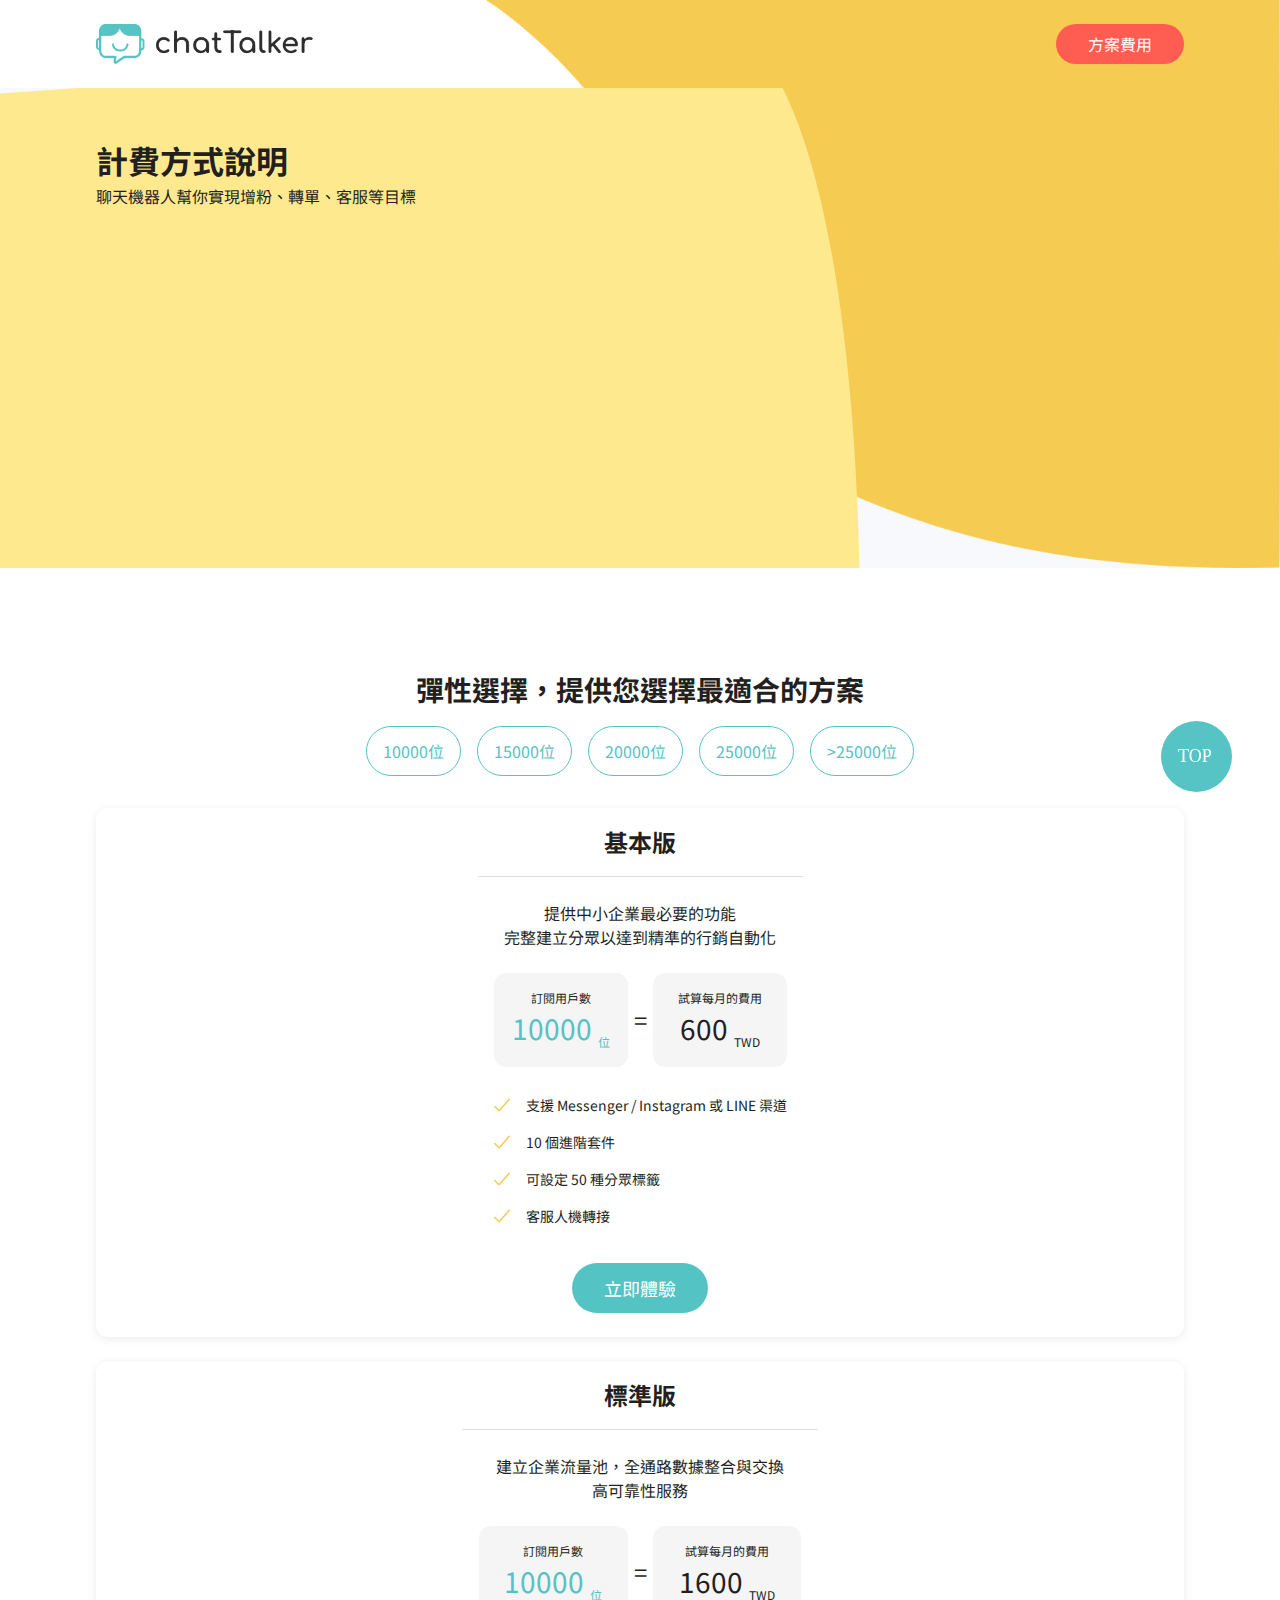
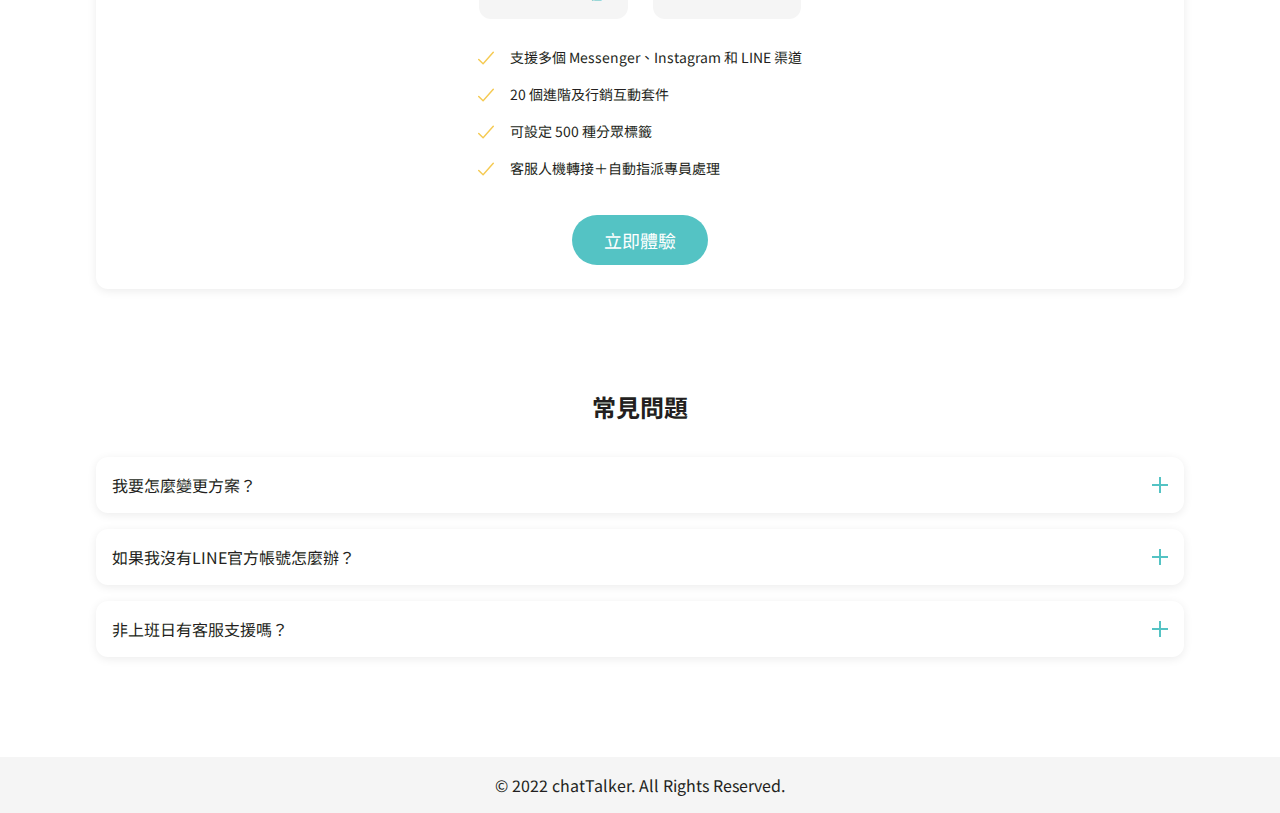
==== plan.html @ 78d5fd5b "finish plan mobile layout" ====
<!DOCTYPE html>
<html lang="en">
  <head>
    <meta charset="UTF-8" />
    <meta http-equiv="X-UA-Compatible" content="IE=edge" />
    <meta name="viewport" content="width=device-width, initial-scale=1.0" />
    <link rel="stylesheet" href="style.css" />
    <link rel="preconnect" href="https://fonts.googleapis.com" />
    <link rel="preconnect" href="https://fonts.gstatic.com" crossorigin />
    <link
      href="https://fonts.googleapis.com/css2?family=Noto+Sans+TC:wght@400;700&display=swap"
      rel="stylesheet"
    />
    <title>plan project - chatTalker</title>
  </head>
  <body>
    <button class="btn btn_back-top" data-back-to-top aria-label="Back to top">
      <svg id="top" xmlns="http://www.w3.org/2000/svg" viewBox="0 0 71 71">
        <circle
          id="Ellipse_9"
          data-name="Ellipse 9"
          cx="35.5"
          cy="35.5"
          r="35.5"
          fill="#56c4c5"
        />
        <text
          id="TOP-2"
          data-name="TOP"
          transform="translate(17 41)"
          fill="#fff"
          font-size="18"
          font-family="WendyOne-Regular, Wendy One"
        >
          <tspan x="0" y="0">TOP</tspan>
        </text>
      </svg>
    </button>
    <header class="header">
      <div class="header_border_bottom">
        <div class="header__header container">
          <img
            src="./src/asset/img/logo.png"
            alt="chatTalker logo"
            class="header__logo"
          />
          <a href="#" class="btn header__btn text_clr_white btn_disabled"
            >方案費用</a
          >
        </div>
      </div>
      <div class="plan__header-content">
        <section class="container">
          <h1 class="text_8">計費方式說明</h1>
          <p>聊天機器人幫你實現增粉、轉單、客服等目標</p>
        </section>
      </div>
    </header>
    <main class="pt_60to100 container">
      <h2 class="text_7 mb_4">彈性選擇，提供您選擇最適合的方案</h2>
      <form>
        <ul class="list plan__list mb_8">
          <li>
            <input type="radio" id="10000" name="amount" /><label
              class="btn btn_plan"
              for="10000"
              >10000位</label
            >
          </li>
          <li>
            <input type="radio" id="15000" name="amount" /><label
              class="btn btn_plan"
              for="15000"
              >15000位</label
            >
          </li>
          <li>
            <input type="radio" id="20000" name="amount" /><label
              class="btn btn_plan"
              for="20000"
              >20000位</label
            >
          </li>
          <li>
            <input type="radio" id="25000" name="amount" /><label
              class="btn btn_plan"
              for="25000"
              >25000位</label
            >
          </li>
          <li>
            <input type="radio" id=">25000" name="amount" /><label
              class="btn btn_plan"
              for=">25000"
              >>25000位</label
            >
          </li>
        </ul>
        <ul class="plan__card-list">
          <li class="card plan__card">
            <h3 class="text_6 mb_4">基本版</h3>
            <div class="plan__description">
              <p>
                提供中小企業最必要的功能<br />完整建立分眾以達到精準的行銷自動化
              </p>
              <div class="spreadsheet">
                <div class="spreadsheet__panel">
                  <p class="text_3">訂閱用戶數</p>
                  <p class="text_7 text_clr_primary">
                    10000 <sub class="text_3">位</sub>
                  </p>
                </div>
                <p class="text_6">=</p>
                <div class="spreadsheet__panel">
                  <p class="text_3">試算每月的費用</p>
                  <p class="text_7">600 <sub class="text_3">TWD</sub></p>
                </div>
              </div>
              <ul>
                <li class="feature">
                  <p>支援 Messenger / Instagram 或 LINE 渠道</p>
                </li>
                <li class="feature">
                  <p>10 個進階套件</p>
                </li>
                <li class="feature">
                  <p>可設定 50 種分眾標籤</p>
                </li>
                <li class="feature">
                  <p>客服人機轉接</p>
                </li>
              </ul>
            </div>
            <button class="btn btn_primary text_clr_white btn__submit" type="submit">
              立即體驗
            </button>
          </li>
          <li class="card plan__card">
            <h3 class="text_6 mb_4">標準版</h3>
            <div class="plan__description">
              <p>建立企業流量池，全通路數據整合與交換<br />高可靠性服務</p>
              <div class="spreadsheet">
                <div class="spreadsheet__panel">
                  <p class="text_3">訂閱用戶數</p>
                  <p class="text_7 text_clr_primary">
                    10000 <sub class="text_3">位</sub>
                  </p>
                </div>
                <p class="text_6">=</p>
                <div class="spreadsheet__panel">
                  <p class="text_3">試算每月的費用</p>
                  <p class="text_7">1600 <sub class="text_3">TWD</sub></p>
                </div>
              </div>
              <ul class="mt_7">
                <li class="feature">
                  <p>支援多個 Messenger、Instagram 和 LINE 渠道</p>
                </li>
                <li class="feature">
                  <p>20 個進階及行銷互動套件</p>
                </li>
                <li class="feature">
                  <p>可設定 500 種分眾標籤</p>
                </li>
                <li class="feature">
                  <p>客服人機轉接＋自動指派專員處理</p>
                </li>
              </ul>
            </div>
            <button class="btn btn_primary text_clr_white btn_submit" type="submit">
              立即體驗
            </button>
          </li>
        </ul>
      </form>
    </main>
    <section class="pt_60to100 container">
      <h2>常見問題</h2>
      <ul class="mt_8">
        <li class="card card__plan-qa">
          <details class="qa">
            <summary class="qa__icon">我要怎麼變更方案？</summary>
            <p>請聯絡您的業務專員修改訂閱方案，我們將為您進行變更流程。</p>
          </details>
        </li>
        <li class="card card__plan-qa">
          <details class="qa">
            <summary class="qa__icon">如果我沒有LINE官方帳號怎麼辦？</summary>
            <p>
              沒關係的，只要您是我們任何一個方案的夥伴，我們的專員可以協助辦理哦！
            </p>
          </details>
        </li>
        <li class="card card__plan-qa">
          <details class="qa">
            <summary class="qa__icon">非上班日有客服支援嗎？</summary>
            <p>
              當然哦！我們錢都收了，不會拋棄你的！請您直接來我們公司，我們假日也都在辦公室。
            </p>
          </details>
        </li>
      </ul>
    </section>
    <footer class="pt_60to100">
      <p class="footer__copyright">&copy; 2022 chatTalker. All Rights Reserved.</p>
    </footer>
  </body>
</html>
---- style.css ----
/*
  Josh's Custom CSS Reset
  https://www.joshwcomeau.com/css/custom-css-reset/
*/
*, *::before, *::after {
  box-sizing: border-box;
}

* {
  margin: 0;
}

html:focus-within {
  scroll-behavior: smooth;
}

html, body {
  height: 100%;
}

body {
  /* line-height: calc(2px + 2ex + 2px); */
  line-height: 1.5;
  -webkit-font-smoothing: antialiased;
  text-rendering: optimizeSpeed;
}

ul[role=list],
ol[role=list] {
  list-style: none;
}

li {
  display: inline-block;
}

a:not([class]) {
  text-decoration-skip-ink: all;
}

img, picture, video, canvas, svg {
  display: block;
  max-width: 100%;
}

input, button, textarea, select {
  font: inherit;
  font-size: max(16px, 1rem);
}

p, h1, h2, h3, h4, h5, h6 {
  overflow-wrap: break-word;
}

/* Using below when you use framework */
/* #root, #__next {
  isolation: isolate;
} */
/* Remove all animations, transitions and smooth scroll for people that prefer not to see them */
@media (prefers-reduced-motion: reduce) {
  html:focus-within {
    scroll-behavior: auto;
  }

  *,
*::before,
*::after {
    animation-duration: 0.01ms !important;
    animation-iteration-count: 1 !important;
    transition-duration: 0.01ms !important;
    scroll-behavior: auto !important;
  }
}
:root {
  --clr-font: hsl(345, 6%, 13%);
  --clr-font-gray: hsl(0, 0%, 45%);
  --clr-primary: hsl(181, 49%, 55%);
  --clr-others: hsl(0, 0%, 87%);
  --clr-shadow: hsla(0, 0%, 0%, 0.078);
  --clr-card-border: hsla(0, 0%, 0%, 0.161);
  --clr-footer: hsl(0, 0%, 96%);
  --clr-to-plan: hsl(4, 100%, 66%);
  --clr-plan-header: hsl(220, 60%, 98%);
  --clr-scroll-bar: hsl(44, 100%, 66%);
  --clr-star: hsl(44, 89%, 64%);
  --ff-comfortaa: Comfortaa, sans-serif;
  --ff-wendy: "Wendy One", sans-serif;
  --space: 1rem;
  --fz-basic: 1rem;
  --space-1: calc(var(--space) * 0.25);
  --fz-1: calc(var(--fz-basic) * 0.25);
  --space-2: calc(var(--space) * 0.5);
  --fz-2: calc(var(--fz-basic) * 0.5);
  --space-3: calc(var(--space) * 0.75);
  --fz-3: calc(var(--fz-basic) * 0.75);
  --space-4: calc(var(--space) * 1);
  --fz-4: calc(var(--fz-basic) * 1);
  --space-5: calc(var(--space) * 1.25);
  --fz-5: calc(var(--fz-basic) * 1.25);
  --space-6: calc(var(--space) * 1.5);
  --fz-6: calc(var(--fz-basic) * 1.5);
  --space-7: calc(var(--space) * 1.75);
  --fz-7: calc(var(--fz-basic) * 1.75);
  --space-8: calc(var(--space) * 2);
  --fz-8: calc(var(--fz-basic) * 2);
  --space-9: calc(var(--space) * 2.25);
  --fz-9: calc(var(--fz-basic) * 2.25);
  --space-10: calc(var(--space) * 2.5);
  --fz-10: calc(var(--fz-basic) * 2.5);
  --space-11: calc(var(--space) * 2.75);
  --fz-11: calc(var(--fz-basic) * 2.75);
  --space-12: calc(var(--space) * 3);
  --fz-12: calc(var(--fz-basic) * 3);
}

body {
  color: var(--clr-font);
  font-size: var(--fz-primary);
  font-family: "Noto Sans TC", sans-serif;
  text-align: center;
}

ul {
  padding-inline-start: 0;
}

button {
  border: none;
  padding: 0;
  background-color: transparent;
  cursor: pointer;
}

a {
  text-decoration: none;
}

a:where(:active, :visited, :link) {
  color: inherit;
}

input[type=radio] {
  display: none;
}

.text {
  font-size: 1.125rem;
}
.text_1 {
  font-size: var(--fz-1);
}
.text_2 {
  font-size: var(--fz-2);
}
.text_3 {
  font-size: var(--fz-3);
}
.text_4 {
  font-size: var(--fz-4);
}
.text_5 {
  font-size: var(--fz-5);
}
.text_6 {
  font-size: var(--fz-6);
}
.text_7 {
  font-size: var(--fz-7);
}
.text_8 {
  font-size: var(--fz-8);
}
.text_9 {
  font-size: var(--fz-9);
}
.text_10 {
  font-size: var(--fz-10);
}
.text_11 {
  font-size: var(--fz-11);
}
.text_12 {
  font-size: var(--fz-12);
}
.text_bold {
  font-weight: 700;
}
.text_clr_primary {
  color: var(--clr-primary);
}
.text_clr_white {
  color: white;
}
.text_clr_gray {
  color: hsl(0deg, 0%, 45%);
}

.mt_1 {
  margin-top: var(--space-1);
}

.pt_1 {
  padding-top: var(--space-1);
}

.mt_2 {
  margin-top: var(--space-2);
}

.pt_2 {
  padding-top: var(--space-2);
}

.mt_3 {
  margin-top: var(--space-3);
}

.pt_3 {
  padding-top: var(--space-3);
}

.mt_4 {
  margin-top: var(--space-4);
}

.pt_4 {
  padding-top: var(--space-4);
}

.mt_5 {
  margin-top: var(--space-5);
}

.pt_5 {
  padding-top: var(--space-5);
}

.mt_6 {
  margin-top: var(--space-6);
}

.pt_6 {
  padding-top: var(--space-6);
}

.mt_7 {
  margin-top: var(--space-7);
}

.pt_7 {
  padding-top: var(--space-7);
}

.mt_8 {
  margin-top: var(--space-8);
}

.pt_8 {
  padding-top: var(--space-8);
}

.mt_9 {
  margin-top: var(--space-9);
}

.pt_9 {
  padding-top: var(--space-9);
}

.mt_10 {
  margin-top: var(--space-10);
}

.pt_10 {
  padding-top: var(--space-10);
}

.mt_11 {
  margin-top: var(--space-11);
}

.pt_11 {
  padding-top: var(--space-11);
}

.mt_12 {
  margin-top: var(--space-12);
}

.pt_12 {
  padding-top: var(--space-12);
}

.mb_1 {
  margin-bottom: var(--space-1);
}

.pb_1 {
  padding-bottom: var(--space-1);
}

.mb_2 {
  margin-bottom: var(--space-2);
}

.pb_2 {
  padding-bottom: var(--space-2);
}

.mb_3 {
  margin-bottom: var(--space-3);
}

.pb_3 {
  padding-bottom: var(--space-3);
}

.mb_4 {
  margin-bottom: var(--space-4);
}

.pb_4 {
  padding-bottom: var(--space-4);
}

.mb_5 {
  margin-bottom: var(--space-5);
}

.pb_5 {
  padding-bottom: var(--space-5);
}

.mb_6 {
  margin-bottom: var(--space-6);
}

.pb_6 {
  padding-bottom: var(--space-6);
}

.mb_7 {
  margin-bottom: var(--space-7);
}

.pb_7 {
  padding-bottom: var(--space-7);
}

.mb_8 {
  margin-bottom: var(--space-8);
}

.pb_8 {
  padding-bottom: var(--space-8);
}

.mb_9 {
  margin-bottom: var(--space-9);
}

.pb_9 {
  padding-bottom: var(--space-9);
}

.mb_10 {
  margin-bottom: var(--space-10);
}

.pb_10 {
  padding-bottom: var(--space-10);
}

.mb_11 {
  margin-bottom: var(--space-11);
}

.pb_11 {
  padding-bottom: var(--space-11);
}

.mb_12 {
  margin-bottom: var(--space-12);
}

.pb_12 {
  padding-bottom: var(--space-12);
}

.ml_1 {
  margin-left: var(--space-1);
}

.pl_1 {
  padding-left: var(--space-1);
}

.ml_2 {
  margin-left: var(--space-2);
}

.pl_2 {
  padding-left: var(--space-2);
}

.ml_3 {
  margin-left: var(--space-3);
}

.pl_3 {
  padding-left: var(--space-3);
}

.ml_4 {
  margin-left: var(--space-4);
}

.pl_4 {
  padding-left: var(--space-4);
}

.ml_5 {
  margin-left: var(--space-5);
}

.pl_5 {
  padding-left: var(--space-5);
}

.ml_6 {
  margin-left: var(--space-6);
}

.pl_6 {
  padding-left: var(--space-6);
}

.ml_7 {
  margin-left: var(--space-7);
}

.pl_7 {
  padding-left: var(--space-7);
}

.ml_8 {
  margin-left: var(--space-8);
}

.pl_8 {
  padding-left: var(--space-8);
}

.ml_9 {
  margin-left: var(--space-9);
}

.pl_9 {
  padding-left: var(--space-9);
}

.ml_10 {
  margin-left: var(--space-10);
}

.pl_10 {
  padding-left: var(--space-10);
}

.ml_11 {
  margin-left: var(--space-11);
}

.pl_11 {
  padding-left: var(--space-11);
}

.ml_12 {
  margin-left: var(--space-12);
}

.pl_12 {
  padding-left: var(--space-12);
}

.mr_1 {
  margin-right: var(--space-1);
}

.pr_1 {
  padding-right: var(--space-1);
}

.mr_2 {
  margin-right: var(--space-2);
}

.pr_2 {
  padding-right: var(--space-2);
}

.mr_3 {
  margin-right: var(--space-3);
}

.pr_3 {
  padding-right: var(--space-3);
}

.mr_4 {
  margin-right: var(--space-4);
}

.pr_4 {
  padding-right: var(--space-4);
}

.mr_5 {
  margin-right: var(--space-5);
}

.pr_5 {
  padding-right: var(--space-5);
}

.mr_6 {
  margin-right: var(--space-6);
}

.pr_6 {
  padding-right: var(--space-6);
}

.mr_7 {
  margin-right: var(--space-7);
}

.pr_7 {
  padding-right: var(--space-7);
}

.mr_8 {
  margin-right: var(--space-8);
}

.pr_8 {
  padding-right: var(--space-8);
}

.mr_9 {
  margin-right: var(--space-9);
}

.pr_9 {
  padding-right: var(--space-9);
}

.mr_10 {
  margin-right: var(--space-10);
}

.pr_10 {
  padding-right: var(--space-10);
}

.mr_11 {
  margin-right: var(--space-11);
}

.pr_11 {
  padding-right: var(--space-11);
}

.mr_12 {
  margin-right: var(--space-12);
}

.pr_12 {
  padding-right: var(--space-12);
}

.mx_1 {
  margin-inline: var(--space-1);
}

.px_1 {
  padding-inline: var(--space-1);
}

.mx_2 {
  margin-inline: var(--space-2);
}

.px_2 {
  padding-inline: var(--space-2);
}

.mx_3 {
  margin-inline: var(--space-3);
}

.px_3 {
  padding-inline: var(--space-3);
}

.mx_4 {
  margin-inline: var(--space-4);
}

.px_4 {
  padding-inline: var(--space-4);
}

.mx_5 {
  margin-inline: var(--space-5);
}

.px_5 {
  padding-inline: var(--space-5);
}

.mx_6 {
  margin-inline: var(--space-6);
}

.px_6 {
  padding-inline: var(--space-6);
}

.mx_7 {
  margin-inline: var(--space-7);
}

.px_7 {
  padding-inline: var(--space-7);
}

.mx_8 {
  margin-inline: var(--space-8);
}

.px_8 {
  padding-inline: var(--space-8);
}

.mx_9 {
  margin-inline: var(--space-9);
}

.px_9 {
  padding-inline: var(--space-9);
}

.mx_10 {
  margin-inline: var(--space-10);
}

.px_10 {
  padding-inline: var(--space-10);
}

.mx_11 {
  margin-inline: var(--space-11);
}

.px_11 {
  padding-inline: var(--space-11);
}

.mx_12 {
  margin-inline: var(--space-12);
}

.px_12 {
  padding-inline: var(--space-12);
}

.my_1 {
  margin-block: var(--space-1);
}

.py_1 {
  padding-block: var(--space-1);
}

.my_2 {
  margin-block: var(--space-2);
}

.py_2 {
  padding-block: var(--space-2);
}

.my_3 {
  margin-block: var(--space-3);
}

.py_3 {
  padding-block: var(--space-3);
}

.my_4 {
  margin-block: var(--space-4);
}

.py_4 {
  padding-block: var(--space-4);
}

.my_5 {
  margin-block: var(--space-5);
}

.py_5 {
  padding-block: var(--space-5);
}

.my_6 {
  margin-block: var(--space-6);
}

.py_6 {
  padding-block: var(--space-6);
}

.my_7 {
  margin-block: var(--space-7);
}

.py_7 {
  padding-block: var(--space-7);
}

.my_8 {
  margin-block: var(--space-8);
}

.py_8 {
  padding-block: var(--space-8);
}

.my_9 {
  margin-block: var(--space-9);
}

.py_9 {
  padding-block: var(--space-9);
}

.my_10 {
  margin-block: var(--space-10);
}

.py_10 {
  padding-block: var(--space-10);
}

.my_11 {
  margin-block: var(--space-11);
}

.py_11 {
  padding-block: var(--space-11);
}

.my_12 {
  margin-block: var(--space-12);
}

.py_12 {
  padding-block: var(--space-12);
}

.pt_60to100 {
  padding-block-start: clamp(3.75rem, 11.7vw, 6.25rem);
}

.mt_32to48 {
  margin-block-start: clamp(var(--space-8), 6vw, var(--space-12));
}

.container {
  width: min(100% - var(--space-10), 68rem);
  margin-inline: auto;
}
@media (min-width: 37.5rem) {
  .container {
    padding-inline: var(--space-4);
  }
}
@media (min-width: 69rem) {
  .container {
    padding-inline: 0rem;
  }
}
.container__circles-style {
  position: relative;
}
.container__circles-style::before, .container__circles-style::after {
  content: "";
  position: absolute;
}
.container__circles-style::before {
  aspect-ratio: 1;
  transform: translate(-50%, -50%);
  background-color: hsl(181deg, 49%, 55%);
  width: min(33.6%, 22.5rem);
  border-radius: 50%;
  top: 8.625rem;
  left: -0.875rem;
}
@media (min-width: 50rem) {
  .container__circles-style::before {
    top: 0;
    left: -2.625rem;
  }
}
.container__circles-style::after {
  background-image: url(./src/asset/img/index/ball.svg);
  width: clamp(5.5rem, 19vw, 13.125rem);
  aspect-ratio: 88/135;
  background-position: left;
  background-size: cover;
  right: 0;
  bottom: -2rem;
  z-index: -1;
}
@media (min-width: 69rem) {
  .container__circles-style::after {
    bottom: -12rem;
  }
}

.header__header {
  padding-block: clamp(var(--space-4), 4vmin, var(--space-6));
  display: flex;
  justify-content: space-between;
}
.header__title {
  font-size: clamp(var(--fz-4), 2.8vw, 1.125rem);
}
.header__logo {
  width: min(39.06%, 13.62875rem);
  object-fit: contain;
}
.header_border_bottom {
  border-bottom: 2px solid #FFD153;
}
.header__btn {
  background-color: var(--clr-to-plan);
  padding: var(--space-3) var(--space-8);
}
.header__main {
  text-align: left;
}
.header__paragraph {
  font-size: var(--fz-8);
}
.header__paragraph + p {
  font-size: var(--fz-4);
}
.header__img {
  width: 90.84%;
  width: min(90.84%, 33.25rem);
  margin-inline: auto;
}
.header__img-wrapper {
  margin-block-end: max(var(--space-8), 8.5vmin);
  background-image: url(./src/asset/img/index/bg-yellow-mobile.svg);
  background-repeat: no-repeat;
  background-position: bottom center;
  background-size: contain;
}
@media (min-width: 50rem) {
  .header {
    background-image: url(./src/asset/img/index/bg-yellow.png);
    background-repeat: no-repeat;
    background-size: 62% 100%;
    background-position: right;
  }
  .header_border_bottom {
    border-bottom: none;
  }
  .header__main {
    display: flex;
    justify-content: space-between;
    align-items: center;
  }
  .header__img {
    margin-inline-end: 0;
  }
  .header__img-wrapper {
    flex: 1;
    background-image: none;
    margin-block-end: min(8.5vmax, 6.75rem);
  }
}
@media (min-width: 69rem) {
  .header__paragraph {
    font-size: var(--fz-12);
  }
  .header__paragraph + p {
    font-size: var(--fz-5);
  }
}

.list {
  display: flex;
  flex-wrap: wrap;
  justify-content: center;
  align-items: stretch;
}

.social-media__list {
  gap: var(--space-6);
}
@media (min-width: 50rem) {
  .social-media__list {
    justify-content: space-evenly;
  }
}
.social-media__item {
  width: 68.06%;
  display: flex;
  flex-direction: column;
  gap: var(--space-4);
}
@media (min-width: 50rem) {
  .social-media__item {
    width: 15rem;
  }
}

.info__list {
  gap: var(--space-6);
}
@media (min-width: 69rem) {
  .info__list {
    gap: var(--space-4);
  }
}
.info__item {
  width: min(77.61%, 24rem);
  gap: var(--space-4);
}
.info__item > p {
  padding: 0 var(--space-4) var(--space-6);
}
@media (min-width: 69rem) {
  .info__item {
    width: min(20vw, 16.25rem);
  }
}

.product {
  display: flex;
  flex-direction: column;
  align-items: center;
}
.product__list {
  margin-block-start: var(--space-8);
  display: grid;
  grid-template-columns: minmax(100%, 14.375rem);
  justify-content: stretch;
  gap: var(--space-6);
}
.product__item {
  padding-block: var(--space-8) var(--space-12);
  padding-inline: var(--space-6) var(--space-10);
  text-align: left;
  gap: var(--space-5);
}
@media (min-width: 37.5rem) {
  .product__list {
    grid-template-columns: repeat(2, minmax(14.375rem, 18.75rem));
  }
}
@media (min-width: 50rem) {
  .product__list {
    gap: var(--space-7) clamp(var(--space-6), 3.5vw, var(--space-12));
  }
}
@media (min-width: 69rem) {
  .product {
    flex-direction: row;
    justify-content: center;
    gap: clamp(var(--space-12), 12vw, 8.75rem);
  }
  .product__list {
    grid-template-columns: repeat(2, 14.375rem);
  }
  .product__content {
    order: 1;
    text-align: left;
  }
}
@media (min-width: 85.375rem) {
  .product {
    justify-content: start;
  }
}

.comments__title {
  position: relative;
}
.comments__title::after {
  content: "";
  position: absolute;
  width: min(40.8vw, 9.375rem);
  aspect-ratio: 1;
  background-color: #FBE8B1;
  border-radius: 50%;
  top: 100%;
  left: 0;
  transform: translateX(-50%);
}
@media (min-width: 50rem) {
  .comments__title::after {
    transform: translateX(33.3333333333%);
  }
}
.comments__card {
  margin-top: 3.5rem;
  position: relative;
  padding: var(--space-12) var(--space-4) var(--space-4);
  text-align: left;
}
.comments__card > p {
  padding-block: var(--space-2) var(--space-4);
  border-bottom: 1px solid var(--clr-others);
}
.comments__card > h3 {
  margin-block: var(--space-4) var(--space-1);
}
.comments__list {
  margin-block-start: clamp(var(--space-8), 6vw, var(--space-12));
}

.footer {
  background-image: url(./src/asset/img/index/bg-footer.png);
  background-position: center;
  background-size: cover;
  background-repeat: no-repeat;
  min-height: 70vh;
  display: grid;
  margin-block-start: clamp(3.75rem, 11.7vw, 6.25rem);
  position: relative;
}
.footer::before, .footer::after {
  content: "";
  position: absolute;
  width: 4.375rem;
  height: 3rem;
  top: 0;
  left: 0;
  background-size: cover;
}
.footer::before {
  background-image: url(./src/asset/img/index/img-dialogue-1.png);
  top: 37.5%;
  left: 1rem;
}
.footer::after {
  background-image: url(./src/asset/img/index/img-dialogue-2.png);
  top: 30%;
  left: auto;
  right: 0.75rem;
}
.footer__content {
  margin-block-start: auto;
}
.footer__btn {
  margin-block: clamp(var(--space-6), 3.5vw, var(--space-12)) clamp(3.75rem, 11.7vw, 6.25rem);
}
.footer__copyright {
  background-color: var(--clr-footer);
  padding-block: var(--space-4);
}
@media (min-width: 37.5rem) {
  .footer::before, .footer::after {
    all: unset;
  }
}

.btn {
  border-radius: 99em;
  display: inline-block;
  line-height: 1;
  cursor: pointer;
}
.btn:hover {
  opacity: 0.75;
}
.btn_back-top {
  width: min(13.33%, 4.4375rem);
  display: flex;
  border-radius: 50%;
  position: fixed;
  inset: auto clamp(var(--space-4), 4vw, var(--space-12)) 12vh auto;
  z-index: 1;
}
.btn_primary {
  background-color: var(--clr-primary);
  font-size: 1.125rem;
  padding: var(--space-4) var(--space-8);
}
.btn_plan {
  border: 1px solid var(--clr-primary);
  font-size: var(--fz-4);
  padding: var(--space-4);
  color: var(--clr-primary);
}
.btn_plan:hover {
  background-color: var(--clr-primary);
  color: white;
}
.btn_submit {
  font-size: 1.125rem;
}

.pic {
  margin-inline: auto;
}
.pic_sm {
  width: 26.32%;
}

.card {
  border-radius: var(--space-3);
  box-shadow: 0px 2px 10px 0 var(--clr-shadow);
  background-color: #fff;
  display: flex;
  flex-direction: column;
}
.card__avatar {
  width: 34.12%;
  position: absolute;
  top: -4rem;
  left: 1rem;
  border-radius: 50%;
}
.card__footer {
  display: flex;
  justify-content: space-between;
  padding-inline-end: var(--space-4);
}
.card__plan-qa {
  padding: var(--space-4);
  text-align: left;
}
.card__plan-qa:not(:last-child) {
  margin-block-end: var(--space-4);
}

.icon {
  width: 51.81%;
  aspect-ratio: 1;
  border-radius: 50%;
  box-shadow: 0px 2px 10px 0 var(--clr-shadow);
  display: flex;
}
.icon > svg {
  width: 60.47%;
  margin: auto;
}

.stars {
  width: 43.05%;
  display: flex;
  gap: var(--space-2);
  align-items: center;
}

.horizontal-scroller {
  display: grid;
  grid-auto-flow: column;
  grid-auto-columns: 100%;
  scrollbar-color: transparent transparent;
}
.horizontal-scroller__list {
  display: grid;
  grid-auto-flow: column;
  grid-auto-columns: 100%;
  padding-block-end: var(--space-6);
  overflow-x: scroll;
  overscroll-behavior-inline: contain;
  scroll-padding-inline: var(--space-5);
  scroll-snap-type: inline mandatory;
  scrollbar-color: transparent transparent;
}
.horizontal-scroller__item {
  width: clamp(20.9375rem, 44vw, 22rem);
  margin-inline: auto;
  scroll-snap-align: center;
}
.horizontal-scroller > *:not(:first-child) {
  display: none;
}
@media (min-width: 69rem) {
  .horizontal-scroller > *:not(:first-child) {
    display: inline-block;
  }
}
.horizontal-scroller__bar {
  width: 4.375rem;
  height: 0.625rem;
  margin-inline: auto;
  display: flex;
  justify-content: space-around;
}
.horizontal-scroller__dot {
  border-radius: 1rem;
  width: 0.625rem;
  aspect-ratio: 1;
  background-color: var(--clr-others);
  cursor: pointer;
}
@media (min-width: 50rem) {
  .horizontal-scroller__list {
    grid-auto-columns: 50%;
  }
  .horizontal-scroller__item {
    scroll-snap-align: start;
  }
}
@media (min-width: 69rem) {
  .horizontal-scroller {
    overflow-x: scroll;
    overscroll-behavior-inline: contain;
    scroll-padding-inline: var(--space-4);
    scroll-snap-type: inline mandatory;
  }
  .horizontal-scroller__scroller {
    width: 69.75rem;
    scroll-snap-align: center;
    margin-inline: auto;
  }
  .horizontal-scroller__list {
    overflow-x: auto;
    grid-auto-columns: 1fr;
  }
  .horizontal-scroller__item {
    scroll-snap-align: center;
  }
  .horizontal-scroller__item:nth-of-type(4) {
    display: none;
  }
}

[data-select=true] {
  width: 1rem;
  background-color: var(--clr-scroll-bar);
}

.plan__header-content {
  padding-block: var(--space-12) 22.5rem;
  text-align: left;
  background-image: url(./src/asset/img/plan/img-plan.svg);
  background-repeat: no-repeat;
  background-size: cover;
  position: relative;
}
.plan__header-content::after {
  content: "";
  width: 100%;
  height: 100%;
  position: absolute;
  top: 0;
  left: 0;
  background-color: var(--clr-plan-header);
  z-index: -1;
  border-radius: 0 0 0 9.375rem;
}
.plan__list {
  gap: clamp(0.375rem, 1.5vw, var(--space-4));
}
.plan__card {
  padding-block: var(--space-4) var(--space-6);
  align-items: center;
}
.plan__card-list {
  display: flex;
  flex-direction: column;
  gap: var(--space-6);
}
.plan__description {
  padding-block: var(--space-6) var(--space-9);
  padding-inline: var(--space-4);
  border-top: 1px solid var(--clr-others);
}

.spreadsheet {
  display: flex;
  justify-content: center;
  align-items: center;
  gap: 0.375rem;
  margin-block: var(--space-6) var(--space-7);
}
.spreadsheet__panel {
  width: 45.87%;
  padding-block: var(--space-4);
  border-radius: 12px;
  background-color: var(--clr-footer);
}

.feature {
  display: block;
  text-align: left;
  padding-inline-start: 2rem;
  background-image: url(./src/asset/img/plan/ic-checkmark.svg);
  background-repeat: no-repeat;
  background-size: 1rem 0.875rem;
  background-position: left center;
  font-size: 0.875rem;
}
.feature + * {
  margin-block-start: var(--space-4);
}

.qa[open] {
  color: var(--clr-primary);
}
.qa[open] > p {
  color: var(--clr-font);
  padding-block: var(--space-4) var(--space-2);
}
.qa[open] .qa__icon::after {
  transform: rotate(-90deg);
}
.qa > p {
  line-height: 2;
}
.qa__icon {
  display: block;
  position: relative;
}
.qa__icon::before, .qa__icon::after {
  content: "";
  background-color: var(--clr-primary);
  position: absolute;
}
.qa__icon::before {
  width: 1rem;
  height: 0.125rem;
  top: 50%;
  right: 0;
  transform: translateY(-50%);
}
.qa__icon::after {
  width: 2px;
  height: 1rem;
  top: 0.25rem;
  right: 0.375rem;
  transform: translateX(-50%) rotate(-180deg);
  transition: transform 0.2s linear;
}

/*# sourceMappingURL=style.css.map */
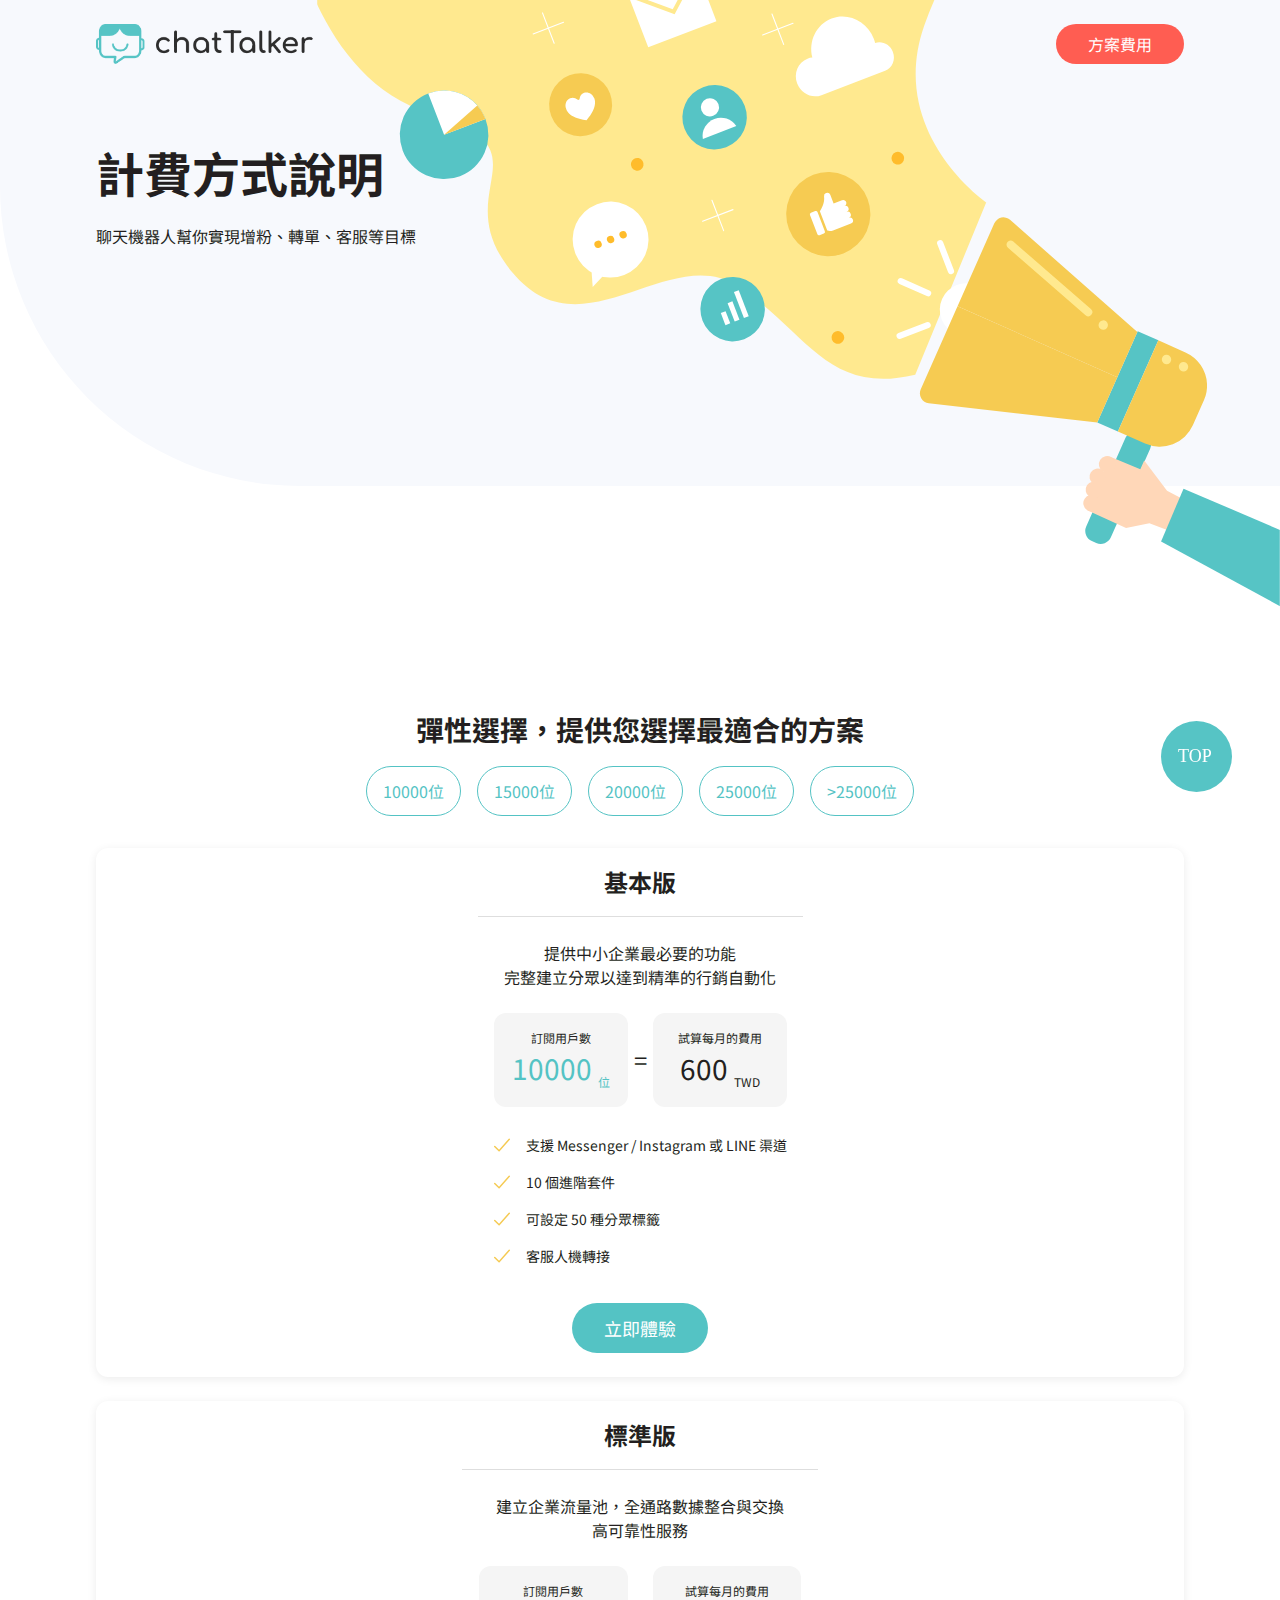
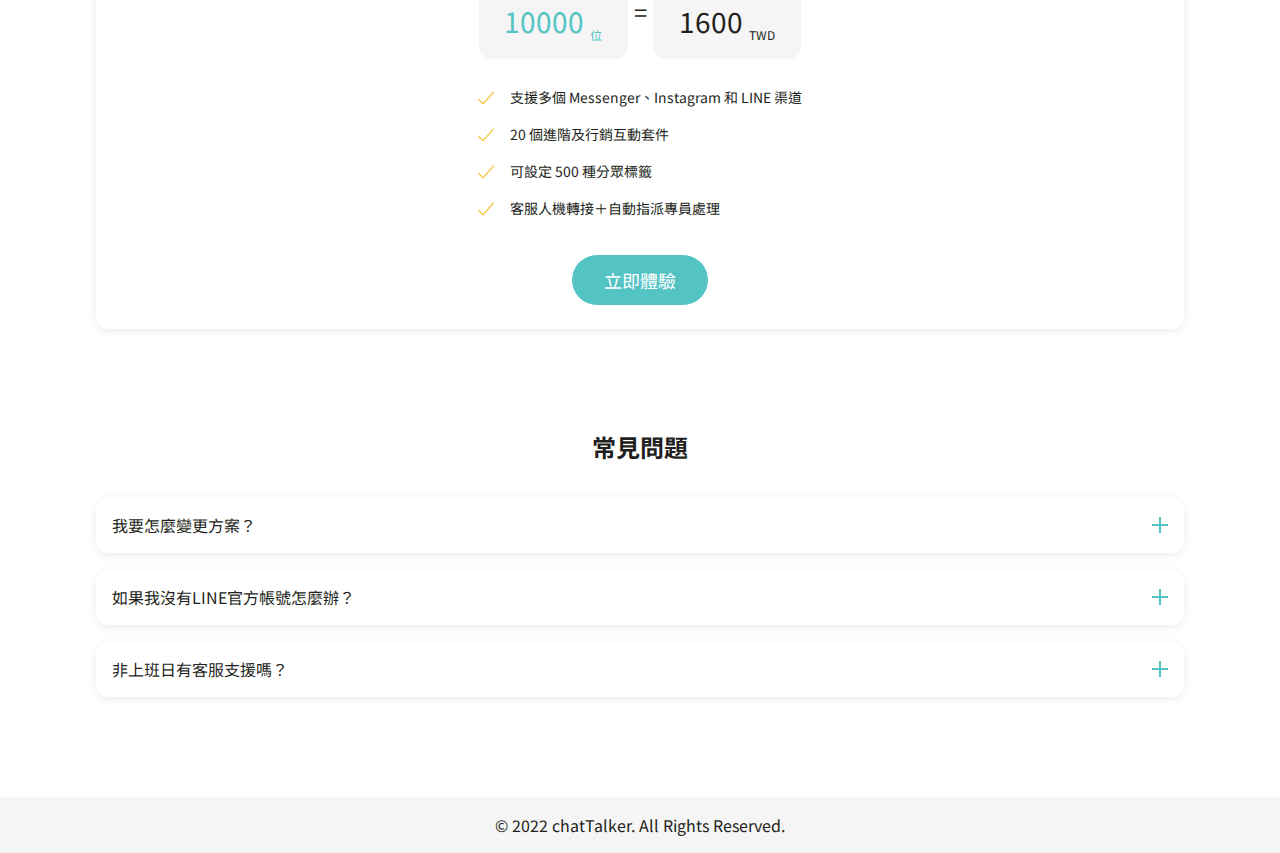
==== commit 441cdf65: "finish plan desktop layout" ====
--- a/plan.html
+++ b/plan.html
@@ -36,7 +36,7 @@
         </text>
       </svg>
     </button>
-    <header class="header">
+    <header class="plan__header">
       <div class="header_border_bottom">
         <div class="header__header container">
           <img
@@ -51,8 +51,8 @@
       </div>
       <div class="plan__header-content">
         <section class="container">
-          <h1 class="text_8">計費方式說明</h1>
-          <p>聊天機器人幫你實現增粉、轉單、客服等目標</p>
+          <h1 class="plan__header-title">計費方式說明</h1>
+          <p class="mt_4">聊天機器人幫你實現增粉、轉單、客服等目標</p>
         </section>
       </div>
     </header>
--- a/style.css
+++ b/style.css
@@ -1258,6 +1258,7 @@
   background-image: url(./src/asset/img/plan/img-plan.svg);
   background-repeat: no-repeat;
   background-size: cover;
+  background-position: right bottom;
   position: relative;
 }
 .plan__header-content::after {
@@ -1271,6 +1272,26 @@
   z-index: -1;
   border-radius: 0 0 0 9.375rem;
 }
+.plan__header-title {
+  font-size: clamp(var(--fz-8), 8.5vw, var(--fz-12));
+}
+@media (min-width: 50rem) {
+  .plan__header {
+    position: relative;
+    background-image: url(/src/asset/img/plan/img-plan-large.svg);
+    background-repeat: no-repeat;
+    background-size: contain;
+    background-position: right;
+  }
+  .plan__header-content {
+    background-image: none;
+    position: static;
+  }
+  .plan__header-content::after {
+    border-radius: 0 0 0 18.75rem;
+    height: 80%;
+  }
+}
 .plan__list {
   gap: clamp(0.375rem, 1.5vw, var(--space-4));
 }
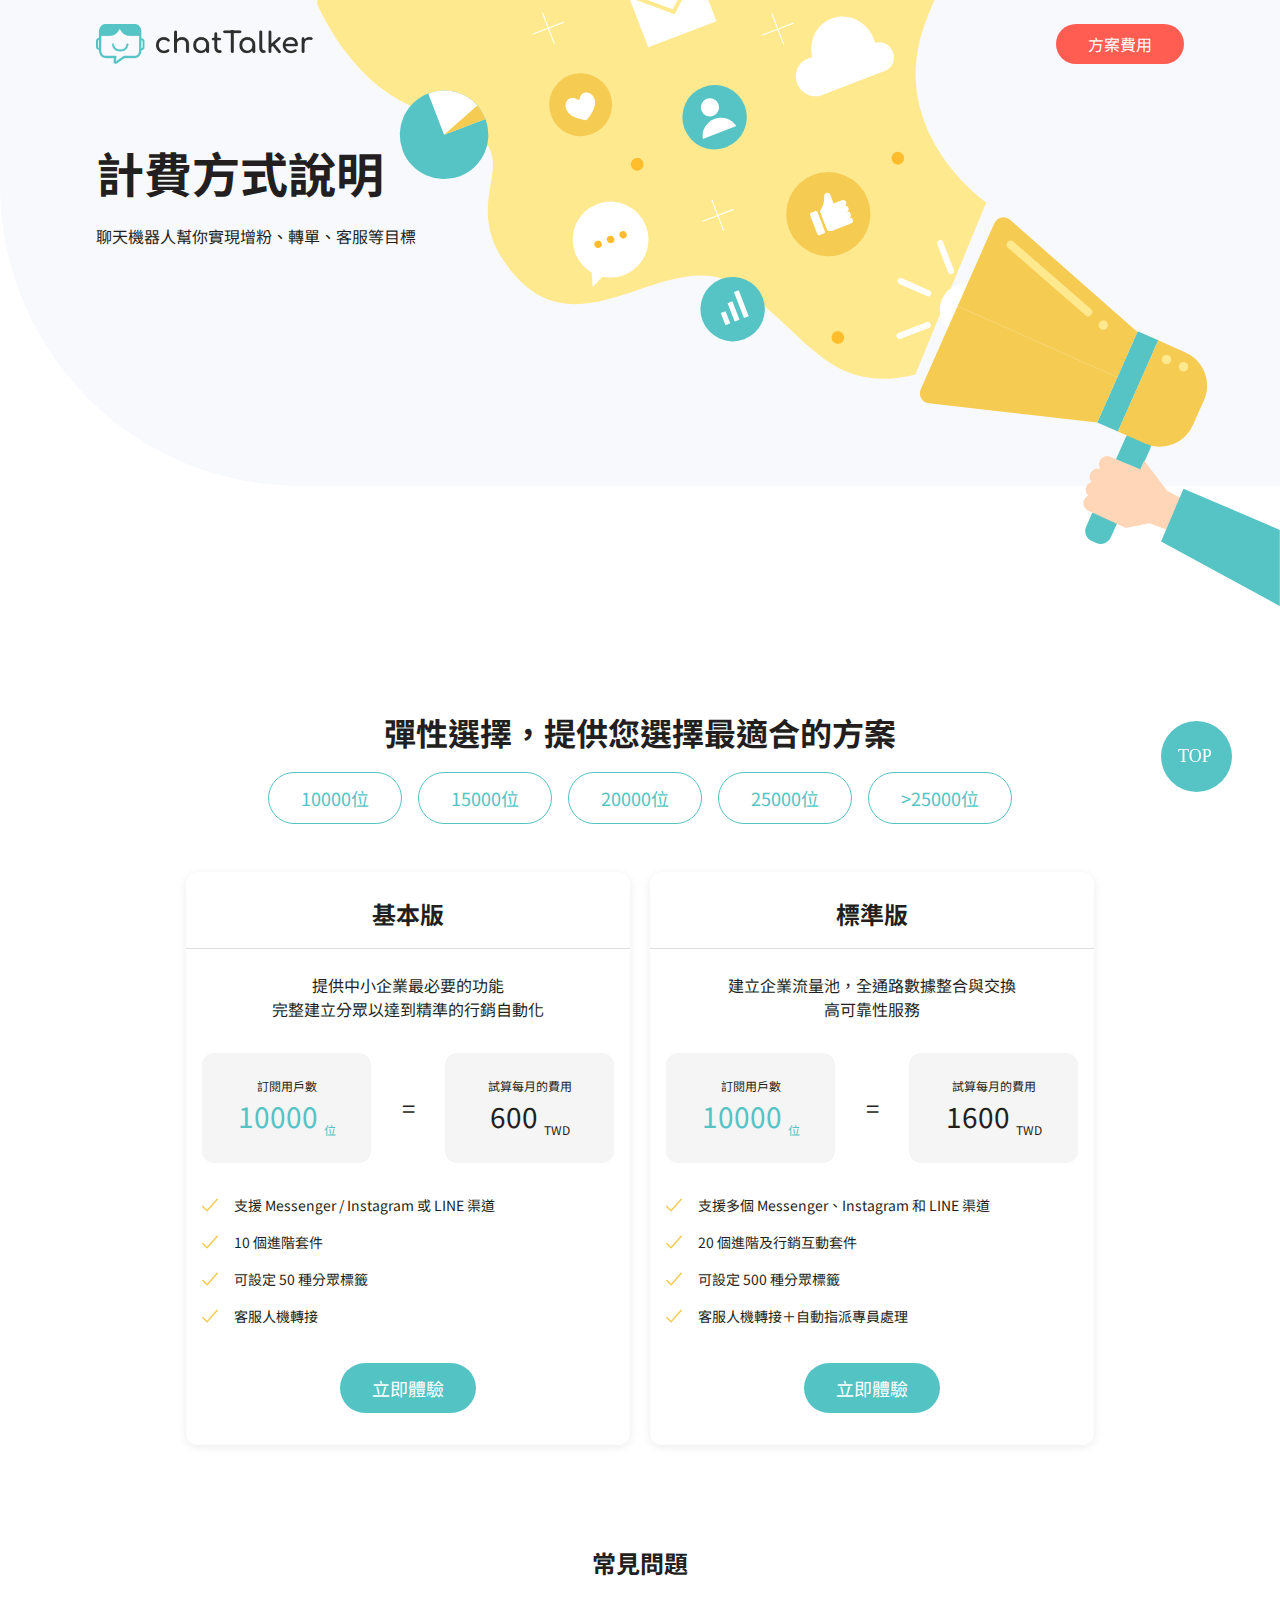
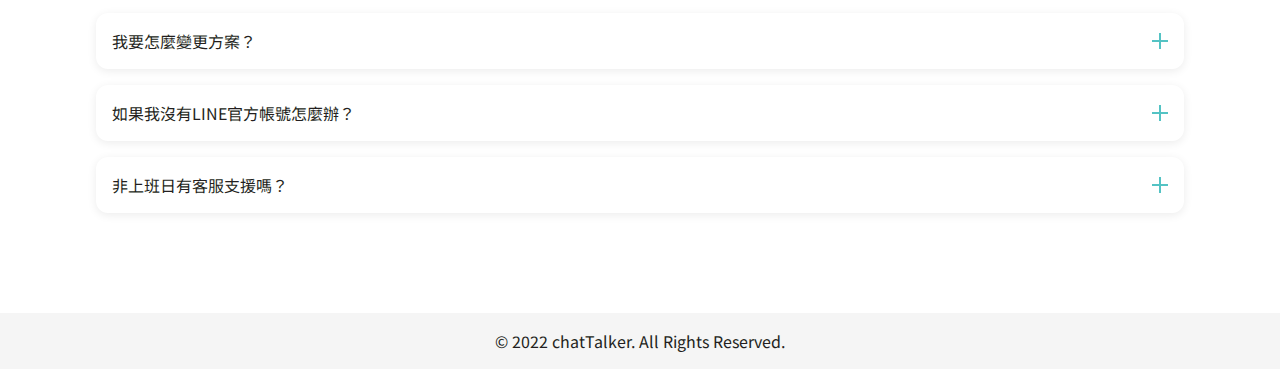
==== commit 07bff2e8: "finish spreadsheet style" ====
--- a/plan.html
+++ b/plan.html
@@ -57,9 +57,9 @@
       </div>
     </header>
     <main class="pt_60to100 container">
-      <h2 class="text_7 mb_4">彈性選擇，提供您選擇最適合的方案</h2>
+      <h2 class="mb_4 plan__main-title">彈性選擇，提供您選擇最適合的方案</h2>
       <form>
-        <ul class="list plan__list mb_8">
+        <ul class="list plan__list">
           <li>
             <input type="radio" id="10000" name="amount" /><label
               class="btn btn_plan"
@@ -96,7 +96,7 @@
             >
           </li>
         </ul>
-        <ul class="plan__card-list">
+        <ul class="plan__card-list mt_32to48">
           <li class="card plan__card">
             <h3 class="text_6 mb_4">基本版</h3>
             <div class="plan__description">
@@ -115,23 +115,26 @@
                   <p class="text_3">試算每月的費用</p>
                   <p class="text_7">600 <sub class="text_3">TWD</sub></p>
                 </div>
+                <ul class="features">
+                  <li class="feature">
+                    <p>支援 Messenger / Instagram 或 LINE 渠道</p>
+                  </li>
+                  <li class="feature">
+                    <p>10 個進階套件</p>
+                  </li>
+                  <li class="feature">
+                    <p>可設定 50 種分眾標籤</p>
+                  </li>
+                  <li class="feature">
+                    <p>客服人機轉接</p>
+                  </li>
+                </ul>
               </div>
-              <ul>
-                <li class="feature">
-                  <p>支援 Messenger / Instagram 或 LINE 渠道</p>
-                </li>
-                <li class="feature">
-                  <p>10 個進階套件</p>
-                </li>
-                <li class="feature">
-                  <p>可設定 50 種分眾標籤</p>
-                </li>
-                <li class="feature">
-                  <p>客服人機轉接</p>
-                </li>
-              </ul>
             </div>
-            <button class="btn btn_primary text_clr_white btn__submit" type="submit">
+            <button
+              class="btn btn_primary text_clr_white btn__submit"
+              type="submit"
+            >
               立即體驗
             </button>
           </li>
@@ -151,23 +154,26 @@
                   <p class="text_3">試算每月的費用</p>
                   <p class="text_7">1600 <sub class="text_3">TWD</sub></p>
                 </div>
+                <ul class="features">
+                  <li class="feature">
+                    <p>支援多個 Messenger、Instagram 和 LINE 渠道</p>
+                  </li>
+                  <li class="feature">
+                    <p>20 個進階及行銷互動套件</p>
+                  </li>
+                  <li class="feature">
+                    <p>可設定 500 種分眾標籤</p>
+                  </li>
+                  <li class="feature">
+                    <p>客服人機轉接＋自動指派專員處理</p>
+                  </li>
+                </ul>
               </div>
-              <ul class="mt_7">
-                <li class="feature">
-                  <p>支援多個 Messenger、Instagram 和 LINE 渠道</p>
-                </li>
-                <li class="feature">
-                  <p>20 個進階及行銷互動套件</p>
-                </li>
-                <li class="feature">
-                  <p>可設定 500 種分眾標籤</p>
-                </li>
-                <li class="feature">
-                  <p>客服人機轉接＋自動指派專員處理</p>
-                </li>
-              </ul>
             </div>
-            <button class="btn btn_primary text_clr_white btn_submit" type="submit">
+            <button
+              class="btn btn_primary text_clr_white btn_submit"
+              type="submit"
+            >
               立即體驗
             </button>
           </li>
@@ -202,7 +208,9 @@
       </ul>
     </section>
     <footer class="pt_60to100">
-      <p class="footer__copyright">&copy; 2022 chatTalker. All Rights Reserved.</p>
+      <p class="footer__copyright">
+        &copy; 2022 chatTalker. All Rights Reserved.
+      </p>
     </footer>
   </body>
 </html>
--- a/style.css
+++ b/style.css
@@ -1106,8 +1106,8 @@
 }
 .btn_plan {
   border: 1px solid var(--clr-primary);
-  font-size: var(--fz-4);
-  padding: var(--space-4);
+  font-size: clamp(var(--fz-4), 4vw, 1.125rem);
+  padding: var(--space-4) clamp(var(--space-4), 4vw, var(--space-8));
   color: var(--clr-primary);
 }
 .btn_plan:hover {
@@ -1275,6 +1275,29 @@
 .plan__header-title {
   font-size: clamp(var(--fz-8), 8.5vw, var(--fz-12));
 }
+.plan__main-title {
+  font-size: clamp(var(--fz-7), 7.4vw, var(--fz-8));
+}
+.plan__list {
+  gap: clamp(0.375rem, 1.5vw, var(--space-4));
+}
+.plan__card {
+  width: min(100%, 27.75rem);
+  padding-block: clamp(var(--space-4), 4vw, var(--space-6)) clamp(var(--space-6), 6.4vw, var(--space-8));
+  align-items: center;
+}
+.plan__card-list {
+  display: flex;
+  flex-direction: column;
+  align-items: center;
+  gap: var(--space-6);
+}
+.plan__description {
+  width: 100%;
+  padding-block: var(--space-6) var(--space-9);
+  padding-inline: var(--space-4);
+  border-top: 1px solid var(--clr-others);
+}
 @media (min-width: 50rem) {
   .plan__header {
     position: relative;
@@ -1291,41 +1314,36 @@
     border-radius: 0 0 0 18.75rem;
     height: 80%;
   }
-}
-.plan__list {
-  gap: clamp(0.375rem, 1.5vw, var(--space-4));
-}
-.plan__card {
-  padding-block: var(--space-4) var(--space-6);
-  align-items: center;
-}
-.plan__card-list {
-  display: flex;
-  flex-direction: column;
-  gap: var(--space-6);
-}
-.plan__description {
-  padding-block: var(--space-6) var(--space-9);
-  padding-inline: var(--space-4);
-  border-top: 1px solid var(--clr-others);
+  .plan__card {
+    width: min(48.84%, 27.75rem);
+  }
+  .plan__card-list {
+    flex-direction: row;
+    justify-content: center;
+    gap: var(--space-5);
+  }
 }
 
 .spreadsheet {
   display: flex;
-  justify-content: center;
+  justify-content: space-around;
   align-items: center;
-  gap: 0.375rem;
-  margin-block: var(--space-6) var(--space-7);
+  flex-wrap: wrap;
+  margin-block-start: clamp(var(--space-6), 6.4vw, var(--space-8));
 }
 .spreadsheet__panel {
-  width: 45.87%;
-  padding-block: var(--space-4);
+  width: min(45.87%, 10.5625rem);
+  padding-block: clamp(var(--space-4), 4vw, var(--space-6));
   border-radius: 12px;
   background-color: var(--clr-footer);
 }
+@media (min-width: 50rem) {
+  .spreadsheet {
+    justify-content: space-between;
+  }
+}
 
 .feature {
-  display: block;
   text-align: left;
   padding-inline-start: 2rem;
   background-image: url(./src/asset/img/plan/ic-checkmark.svg);
@@ -1334,8 +1352,11 @@
   background-position: left center;
   font-size: 0.875rem;
 }
-.feature + * {
-  margin-block-start: var(--space-4);
+.features {
+  margin-block-start: clamp(var(--space-7), 7.4vw, var(--space-8));
+  display: flex;
+  flex-direction: column;
+  gap: var(--space-4);
 }
 
 .qa[open] {
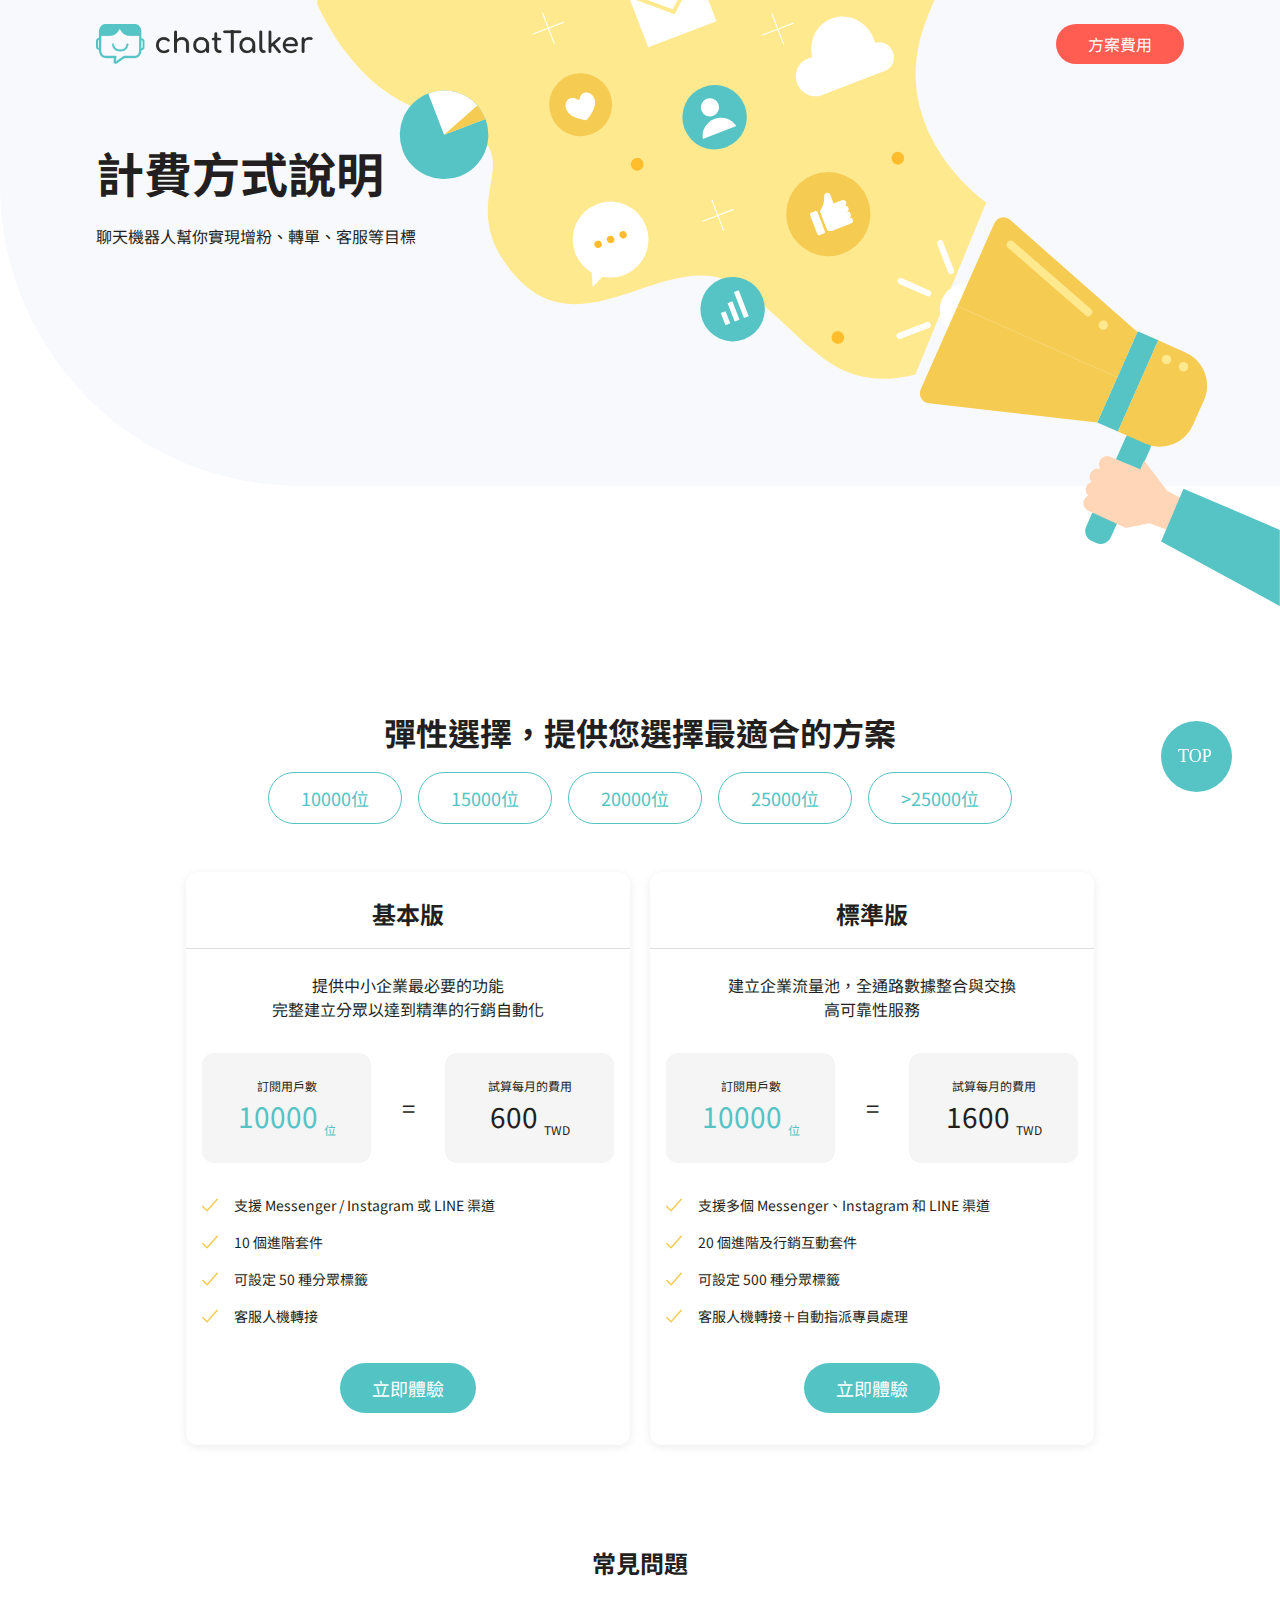
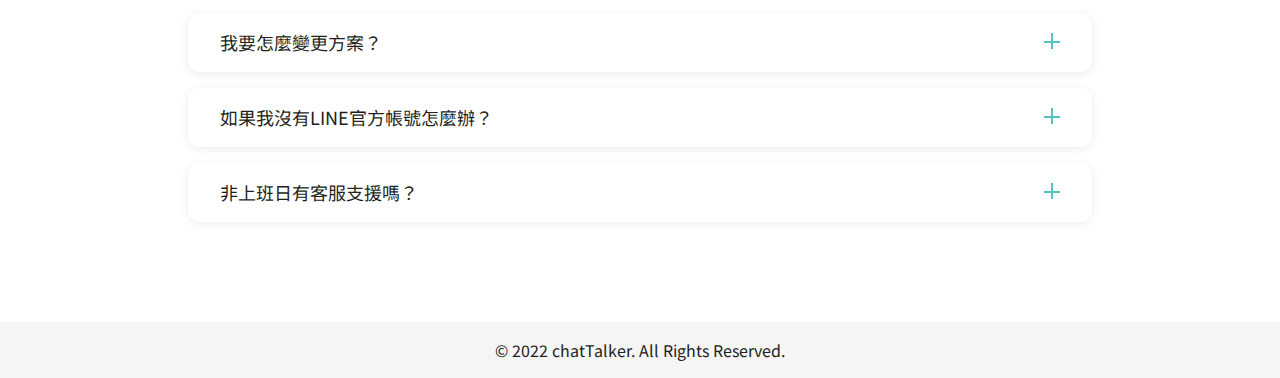
==== commit 3303266e: "finish plan layout" ====
--- a/plan.html
+++ b/plan.html
@@ -201,7 +201,8 @@
           <details class="qa">
             <summary class="qa__icon">非上班日有客服支援嗎？</summary>
             <p>
-              當然哦！我們錢都收了，不會拋棄你的！請您直接來我們公司，我們假日也都在辦公室。
+              當然哦！我們錢都收了，不會拋棄你的！<br>
+              請您直接來我們公司，我們假日也都在辦公室。
             </p>
           </details>
         </li>
--- a/style.css
+++ b/style.css
@@ -1145,11 +1145,18 @@
   padding-inline-end: var(--space-4);
 }
 .card__plan-qa {
-  padding: var(--space-4);
+  max-width: 56.5rem;
+  margin-inline: auto;
+  padding: var(--space-4) clamp(var(--space-4), 4vw, var(--space-8));
   text-align: left;
 }
 .card__plan-qa:not(:last-child) {
   margin-block-end: var(--space-4);
+}
+@media (min-width: 50rem) {
+  .card__plan-qa {
+    font-size: 1.125rem;
+  }
 }
 
 .icon {
@@ -1301,7 +1308,7 @@
 @media (min-width: 50rem) {
   .plan__header {
     position: relative;
-    background-image: url(/src/asset/img/plan/img-plan-large.svg);
+    background-image: url(./src/asset/img/plan/img-plan-large.svg);
     background-repeat: no-repeat;
     background-size: contain;
     background-position: right;
@@ -1363,7 +1370,7 @@
   color: var(--clr-primary);
 }
 .qa[open] > p {
-  color: var(--clr-font);
+  color: var(--clr-font-gray);
   padding-block: var(--space-4) var(--space-2);
 }
 .qa[open] .qa__icon::after {
@@ -1375,6 +1382,7 @@
 .qa__icon {
   display: block;
   position: relative;
+  cursor: pointer;
 }
 .qa__icon::before, .qa__icon::after {
   content: "";
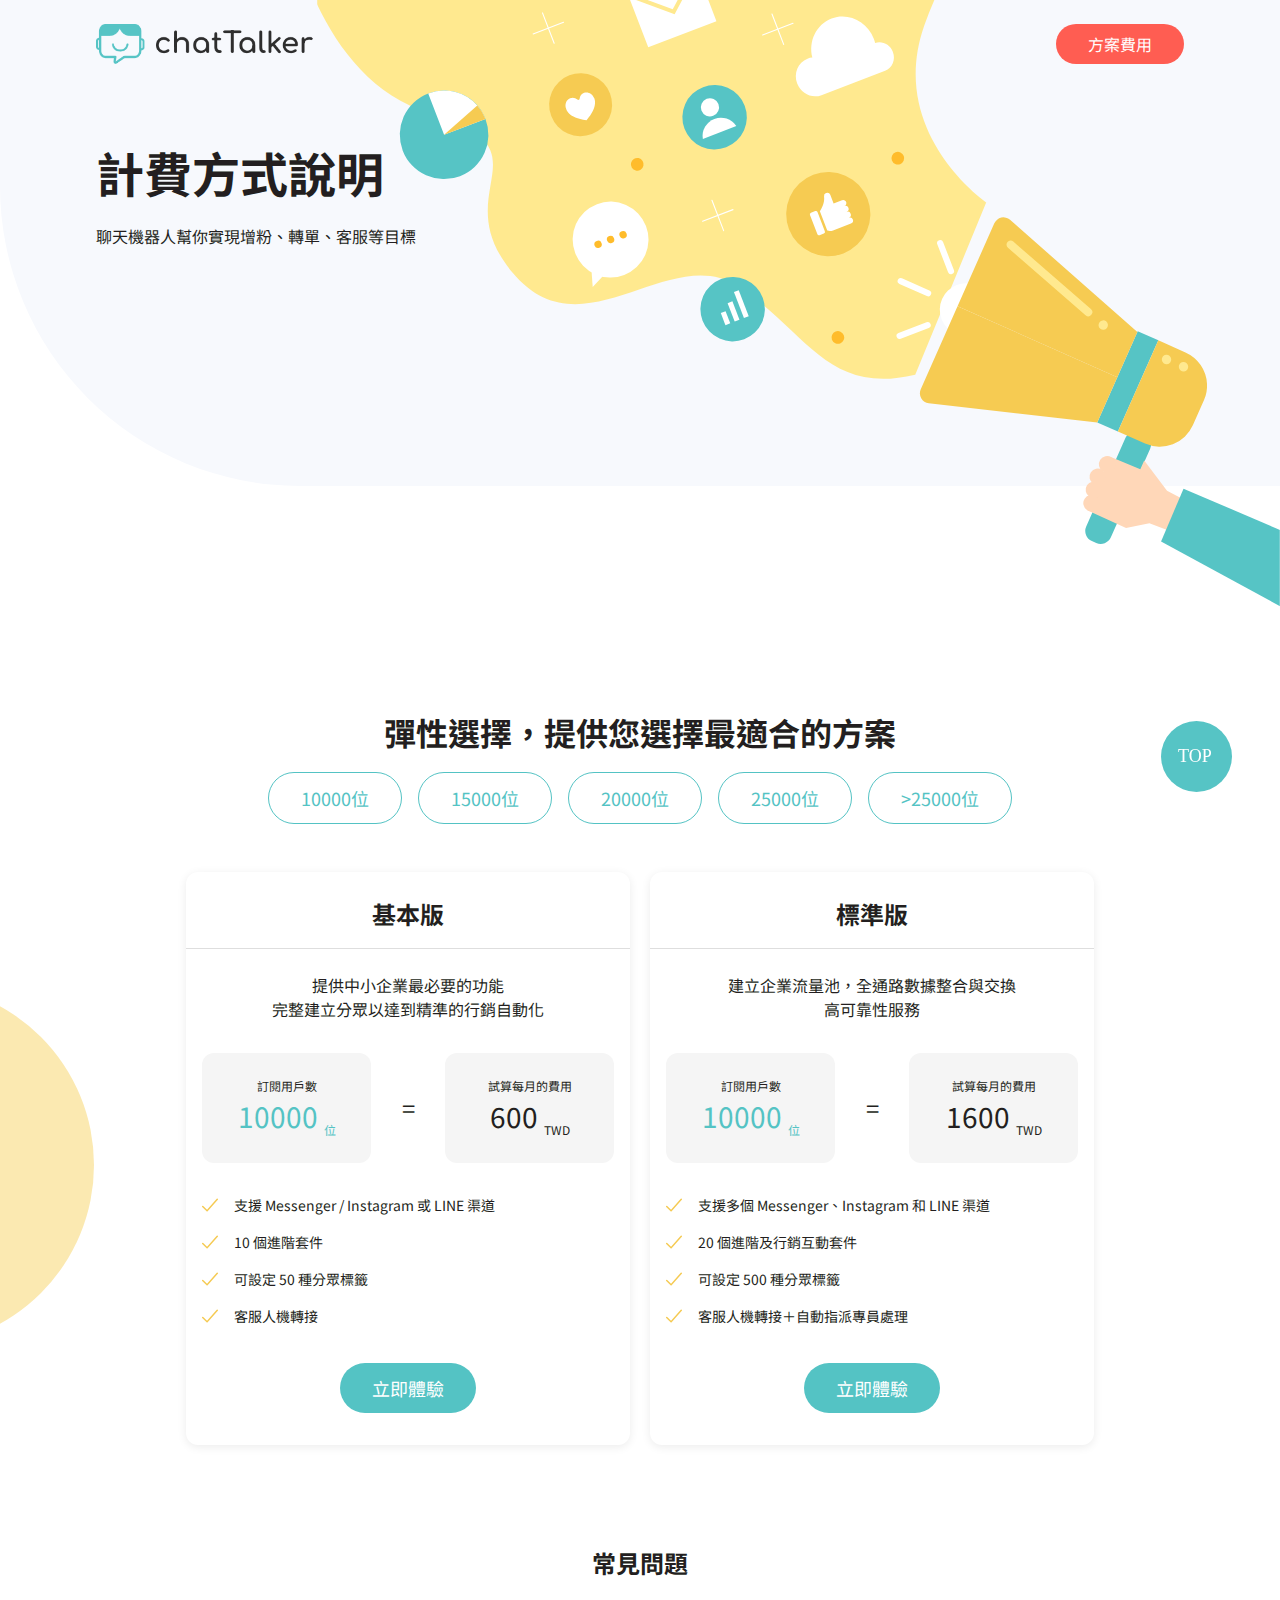
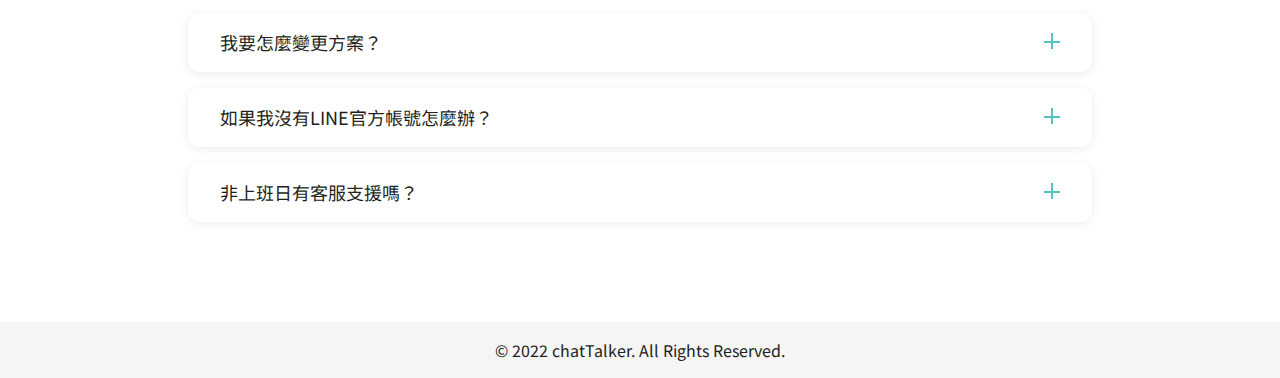
==== commit 8a02130b: "finish yellow ball" ====
--- a/plan.html
+++ b/plan.html
@@ -56,130 +56,132 @@
         </section>
       </div>
     </header>
-    <main class="pt_60to100 container">
-      <h2 class="mb_4 plan__main-title">彈性選擇，提供您選擇最適合的方案</h2>
-      <form>
-        <ul class="list plan__list">
-          <li>
-            <input type="radio" id="10000" name="amount" /><label
-              class="btn btn_plan"
-              for="10000"
-              >10000位</label
-            >
-          </li>
-          <li>
-            <input type="radio" id="15000" name="amount" /><label
-              class="btn btn_plan"
-              for="15000"
-              >15000位</label
-            >
-          </li>
-          <li>
-            <input type="radio" id="20000" name="amount" /><label
-              class="btn btn_plan"
-              for="20000"
-              >20000位</label
-            >
-          </li>
-          <li>
-            <input type="radio" id="25000" name="amount" /><label
-              class="btn btn_plan"
-              for="25000"
-              >25000位</label
-            >
-          </li>
-          <li>
-            <input type="radio" id=">25000" name="amount" /><label
-              class="btn btn_plan"
-              for=">25000"
-              >>25000位</label
-            >
-          </li>
-        </ul>
-        <ul class="plan__card-list mt_32to48">
-          <li class="card plan__card">
-            <h3 class="text_6 mb_4">基本版</h3>
-            <div class="plan__description">
-              <p>
-                提供中小企業最必要的功能<br />完整建立分眾以達到精準的行銷自動化
-              </p>
-              <div class="spreadsheet">
-                <div class="spreadsheet__panel">
-                  <p class="text_3">訂閱用戶數</p>
-                  <p class="text_7 text_clr_primary">
-                    10000 <sub class="text_3">位</sub>
-                  </p>
+    <div class="plan__relative">
+      <main class="pt_60to100 container">
+        <h2 class="mb_4 plan__main-title">彈性選擇，提供您選擇最適合的方案</h2>
+        <form>
+          <ul class="list plan__list">
+            <li>
+              <input type="radio" id="10000" name="amount" /><label
+                class="btn btn_plan"
+                for="10000"
+                >10000位</label
+              >
+            </li>
+            <li>
+              <input type="radio" id="15000" name="amount" /><label
+                class="btn btn_plan"
+                for="15000"
+                >15000位</label
+              >
+            </li>
+            <li>
+              <input type="radio" id="20000" name="amount" /><label
+                class="btn btn_plan"
+                for="20000"
+                >20000位</label
+              >
+            </li>
+            <li>
+              <input type="radio" id="25000" name="amount" /><label
+                class="btn btn_plan"
+                for="25000"
+                >25000位</label
+              >
+            </li>
+            <li>
+              <input type="radio" id=">25000" name="amount" /><label
+                class="btn btn_plan"
+                for=">25000"
+                >>25000位</label
+              >
+            </li>
+          </ul>
+          <ul class="plan__card-list mt_32to48">
+            <li class="card plan__card">
+              <h3 class="text_6 mb_4">基本版</h3>
+              <div class="plan__description">
+                <p>
+                  提供中小企業最必要的功能<br />完整建立分眾以達到精準的行銷自動化
+                </p>
+                <div class="spreadsheet">
+                  <div class="spreadsheet__panel">
+                    <p class="text_3">訂閱用戶數</p>
+                    <p class="text_7 text_clr_primary">
+                      10000 <sub class="text_3">位</sub>
+                    </p>
+                  </div>
+                  <p class="text_6">=</p>
+                  <div class="spreadsheet__panel">
+                    <p class="text_3">試算每月的費用</p>
+                    <p class="text_7">600 <sub class="text_3">TWD</sub></p>
+                  </div>
+                  <ul class="features">
+                    <li class="feature">
+                      <p>支援 Messenger / Instagram 或 LINE 渠道</p>
+                    </li>
+                    <li class="feature">
+                      <p>10 個進階套件</p>
+                    </li>
+                    <li class="feature">
+                      <p>可設定 50 種分眾標籤</p>
+                    </li>
+                    <li class="feature">
+                      <p>客服人機轉接</p>
+                    </li>
+                  </ul>
                 </div>
-                <p class="text_6">=</p>
-                <div class="spreadsheet__panel">
-                  <p class="text_3">試算每月的費用</p>
-                  <p class="text_7">600 <sub class="text_3">TWD</sub></p>
+              </div>
+              <button
+                class="btn btn_primary text_clr_white btn__submit"
+                type="submit"
+              >
+                立即體驗
+              </button>
+            </li>
+            <li class="card plan__card">
+              <h3 class="text_6 mb_4">標準版</h3>
+              <div class="plan__description">
+                <p>建立企業流量池，全通路數據整合與交換<br />高可靠性服務</p>
+                <div class="spreadsheet">
+                  <div class="spreadsheet__panel">
+                    <p class="text_3">訂閱用戶數</p>
+                    <p class="text_7 text_clr_primary">
+                      10000 <sub class="text_3">位</sub>
+                    </p>
+                  </div>
+                  <p class="text_6">=</p>
+                  <div class="spreadsheet__panel">
+                    <p class="text_3">試算每月的費用</p>
+                    <p class="text_7">1600 <sub class="text_3">TWD</sub></p>
+                  </div>
+                  <ul class="features">
+                    <li class="feature">
+                      <p>支援多個 Messenger、Instagram 和 LINE 渠道</p>
+                    </li>
+                    <li class="feature">
+                      <p>20 個進階及行銷互動套件</p>
+                    </li>
+                    <li class="feature">
+                      <p>可設定 500 種分眾標籤</p>
+                    </li>
+                    <li class="feature">
+                      <p>客服人機轉接＋自動指派專員處理</p>
+                    </li>
+                  </ul>
                 </div>
-                <ul class="features">
-                  <li class="feature">
-                    <p>支援 Messenger / Instagram 或 LINE 渠道</p>
-                  </li>
-                  <li class="feature">
-                    <p>10 個進階套件</p>
-                  </li>
-                  <li class="feature">
-                    <p>可設定 50 種分眾標籤</p>
-                  </li>
-                  <li class="feature">
-                    <p>客服人機轉接</p>
-                  </li>
-                </ul>
               </div>
-            </div>
-            <button
-              class="btn btn_primary text_clr_white btn__submit"
-              type="submit"
-            >
-              立即體驗
-            </button>
-          </li>
-          <li class="card plan__card">
-            <h3 class="text_6 mb_4">標準版</h3>
-            <div class="plan__description">
-              <p>建立企業流量池，全通路數據整合與交換<br />高可靠性服務</p>
-              <div class="spreadsheet">
-                <div class="spreadsheet__panel">
-                  <p class="text_3">訂閱用戶數</p>
-                  <p class="text_7 text_clr_primary">
-                    10000 <sub class="text_3">位</sub>
-                  </p>
-                </div>
-                <p class="text_6">=</p>
-                <div class="spreadsheet__panel">
-                  <p class="text_3">試算每月的費用</p>
-                  <p class="text_7">1600 <sub class="text_3">TWD</sub></p>
-                </div>
-                <ul class="features">
-                  <li class="feature">
-                    <p>支援多個 Messenger、Instagram 和 LINE 渠道</p>
-                  </li>
-                  <li class="feature">
-                    <p>20 個進階及行銷互動套件</p>
-                  </li>
-                  <li class="feature">
-                    <p>可設定 500 種分眾標籤</p>
-                  </li>
-                  <li class="feature">
-                    <p>客服人機轉接＋自動指派專員處理</p>
-                  </li>
-                </ul>
-              </div>
-            </div>
-            <button
-              class="btn btn_primary text_clr_white btn_submit"
-              type="submit"
-            >
-              立即體驗
-            </button>
-          </li>
-        </ul>
-      </form>
-    </main>
+              <button
+                class="btn btn_primary text_clr_white btn_submit"
+                type="submit"
+              >
+                立即體驗
+              </button>
+            </li>
+          </ul>
+        </form>
+      </main>
+    </div>
     <section class="pt_60to100 container">
       <h2>常見問題</h2>
       <ul class="mt_8">
--- a/style.css
+++ b/style.css
@@ -1305,6 +1305,20 @@
   padding-inline: var(--space-4);
   border-top: 1px solid var(--clr-others);
 }
+.plan__relative {
+  position: relative;
+}
+.plan__relative::after {
+  content: "";
+  background-color: hsl(45deg, 90%, 84%);
+  position: absolute;
+  width: clamp(12.75rem, 50vw, 22.625rem);
+  aspect-ratio: 1;
+  border-radius: 50%;
+  top: 55%;
+  z-index: -1;
+  left: -6.75rem;
+}
 @media (min-width: 50rem) {
   .plan__header {
     position: relative;
@@ -1328,6 +1342,10 @@
     flex-direction: row;
     justify-content: center;
     gap: var(--space-5);
+  }
+  .plan__relative::after {
+    left: -16.75rem;
+    top: 45%;
   }
 }
 
@@ -1405,4 +1423,9 @@
   transition: transform 0.2s linear;
 }
 
+input[name=amount]:checked + .btn_plan {
+  background-color: var(--clr-primary);
+  color: white;
+}
+
 /*# sourceMappingURL=style.css.map */
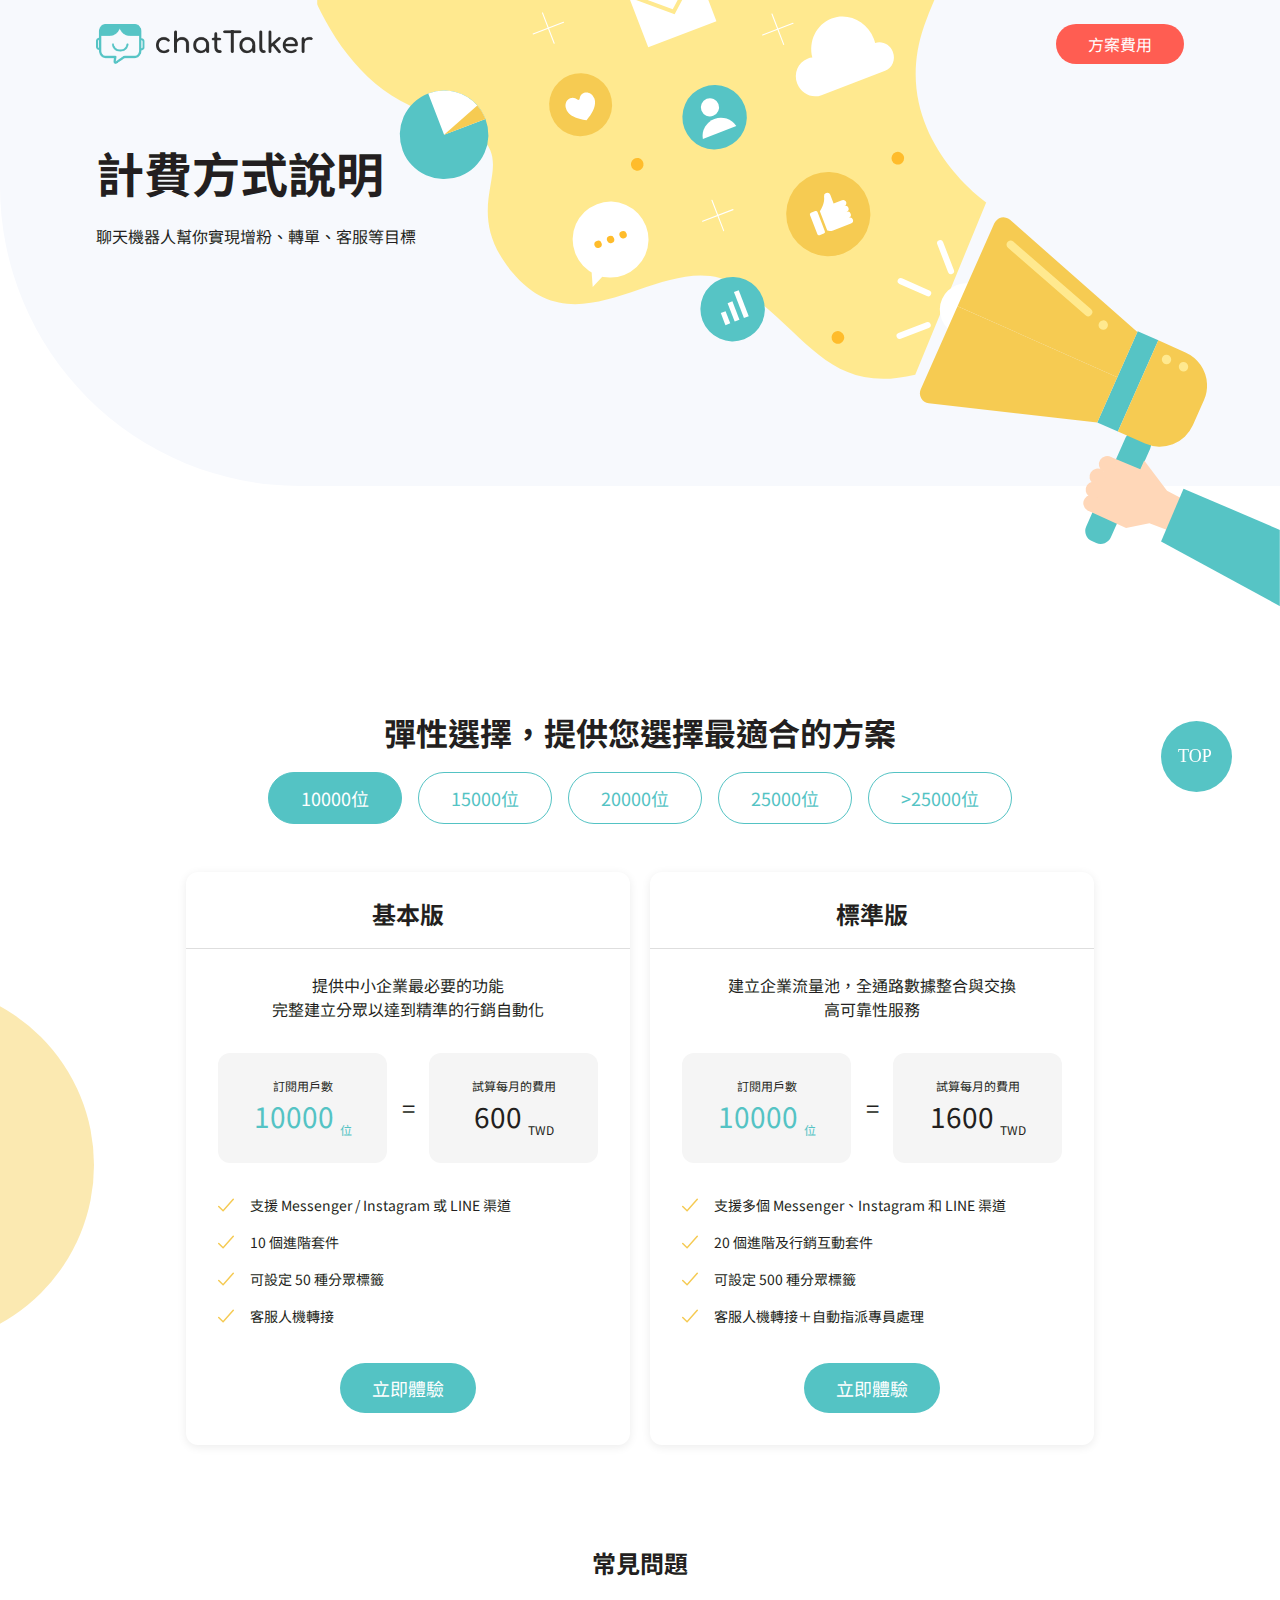
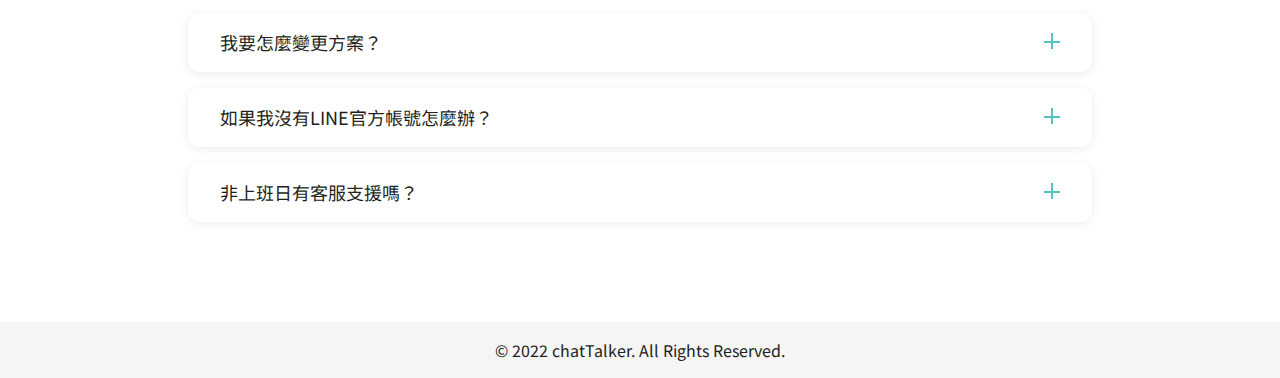
==== commit 39e5af2a: "increase price select result" ====
--- a/plan.html
+++ b/plan.html
@@ -12,6 +12,7 @@
       rel="stylesheet"
     />
     <title>plan project - chatTalker</title>
+    <script type="module" src="plan.js" defer></script>
   </head>
   <body>
     <button class="btn btn_back-top" data-back-to-top aria-label="Back to top">
@@ -62,39 +63,30 @@
         <form>
           <ul class="list plan__list">
             <li>
-              <input type="radio" id="10000" name="amount" /><label
-                class="btn btn_plan"
-                for="10000"
-                >10000位</label
-              >
-            </li>
-            <li>
-              <input type="radio" id="15000" name="amount" /><label
-                class="btn btn_plan"
-                for="15000"
-                >15000位</label
-              >
-            </li>
-            <li>
-              <input type="radio" id="20000" name="amount" /><label
-                class="btn btn_plan"
-                for="20000"
-                >20000位</label
-              >
-            </li>
-            <li>
-              <input type="radio" id="25000" name="amount" /><label
-                class="btn btn_plan"
-                for="25000"
-                >25000位</label
-              >
-            </li>
-            <li>
-              <input type="radio" id=">25000" name="amount" /><label
-                class="btn btn_plan"
-                for=">25000"
-                >>25000位</label
-              >
+              <input
+                type="radio"
+                id="10000"
+                value="10000"
+                name="amount"
+                checked
+              />
+              <label class="btn btn_plan" for="10000">10000位</label>
+            </li>
+            <li>
+              <input type="radio" id="15000" value="15000" name="amount" />
+              <label class="btn btn_plan" for="15000">15000位</label>
+            </li>
+            <li>
+              <input type="radio" id="20000" value="20000" name="amount" />
+              <label class="btn btn_plan" for="20000">20000位</label>
+            </li>
+            <li>
+              <input type="radio" id="25000" value="25000" name="amount" />
+              <label class="btn btn_plan" for="25000">25000位</label>
+            </li>
+            <li>
+              <input type="radio" id=">25000" value=">25000" name="amount" />
+              <label class="btn btn_plan" for=">25000">>25000位</label>
             </li>
           </ul>
           <ul class="plan__card-list mt_32to48">
@@ -107,14 +99,16 @@
                 <div class="spreadsheet">
                   <div class="spreadsheet__panel">
                     <p class="text_3">訂閱用戶數</p>
-                    <p class="text_7 text_clr_primary">
+                    <p class="text_7 text_clr_primary" data-people>
                       10000 <sub class="text_3">位</sub>
                     </p>
                   </div>
                   <p class="text_6">=</p>
                   <div class="spreadsheet__panel">
                     <p class="text_3">試算每月的費用</p>
-                    <p class="text_7">600 <sub class="text_3">TWD</sub></p>
+                    <p class="text_7" data-price="basic">
+                      600 <sub class="text_3">TWD</sub>
+                    </p>
                   </div>
                   <ul class="features">
                     <li class="feature">
@@ -146,14 +140,16 @@
                 <div class="spreadsheet">
                   <div class="spreadsheet__panel">
                     <p class="text_3">訂閱用戶數</p>
-                    <p class="text_7 text_clr_primary">
+                    <p class="text_7 text_clr_primary" data-people>
                       10000 <sub class="text_3">位</sub>
                     </p>
                   </div>
                   <p class="text_6">=</p>
                   <div class="spreadsheet__panel">
                     <p class="text_3">試算每月的費用</p>
-                    <p class="text_7">1600 <sub class="text_3">TWD</sub></p>
+                    <p class="text_7" data-price="standard">
+                      1600 <sub class="text_3">TWD</sub>
+                    </p>
                   </div>
                   <ul class="features">
                     <li class="feature">
@@ -203,7 +199,7 @@
           <details class="qa">
             <summary class="qa__icon">非上班日有客服支援嗎？</summary>
             <p>
-              當然哦！我們錢都收了，不會拋棄你的！<br>
+              當然哦！我們錢都收了，不會拋棄你的！<br />
               請您直接來我們公司，我們假日也都在辦公室。
             </p>
           </details>
--- a/style.css
+++ b/style.css
@@ -1302,7 +1302,7 @@
 .plan__description {
   width: 100%;
   padding-block: var(--space-6) var(--space-9);
-  padding-inline: var(--space-4);
+  padding-inline: clamp(var(--space-4), 4vw, var(--space-8));
   border-top: 1px solid var(--clr-others);
 }
 .plan__relative {
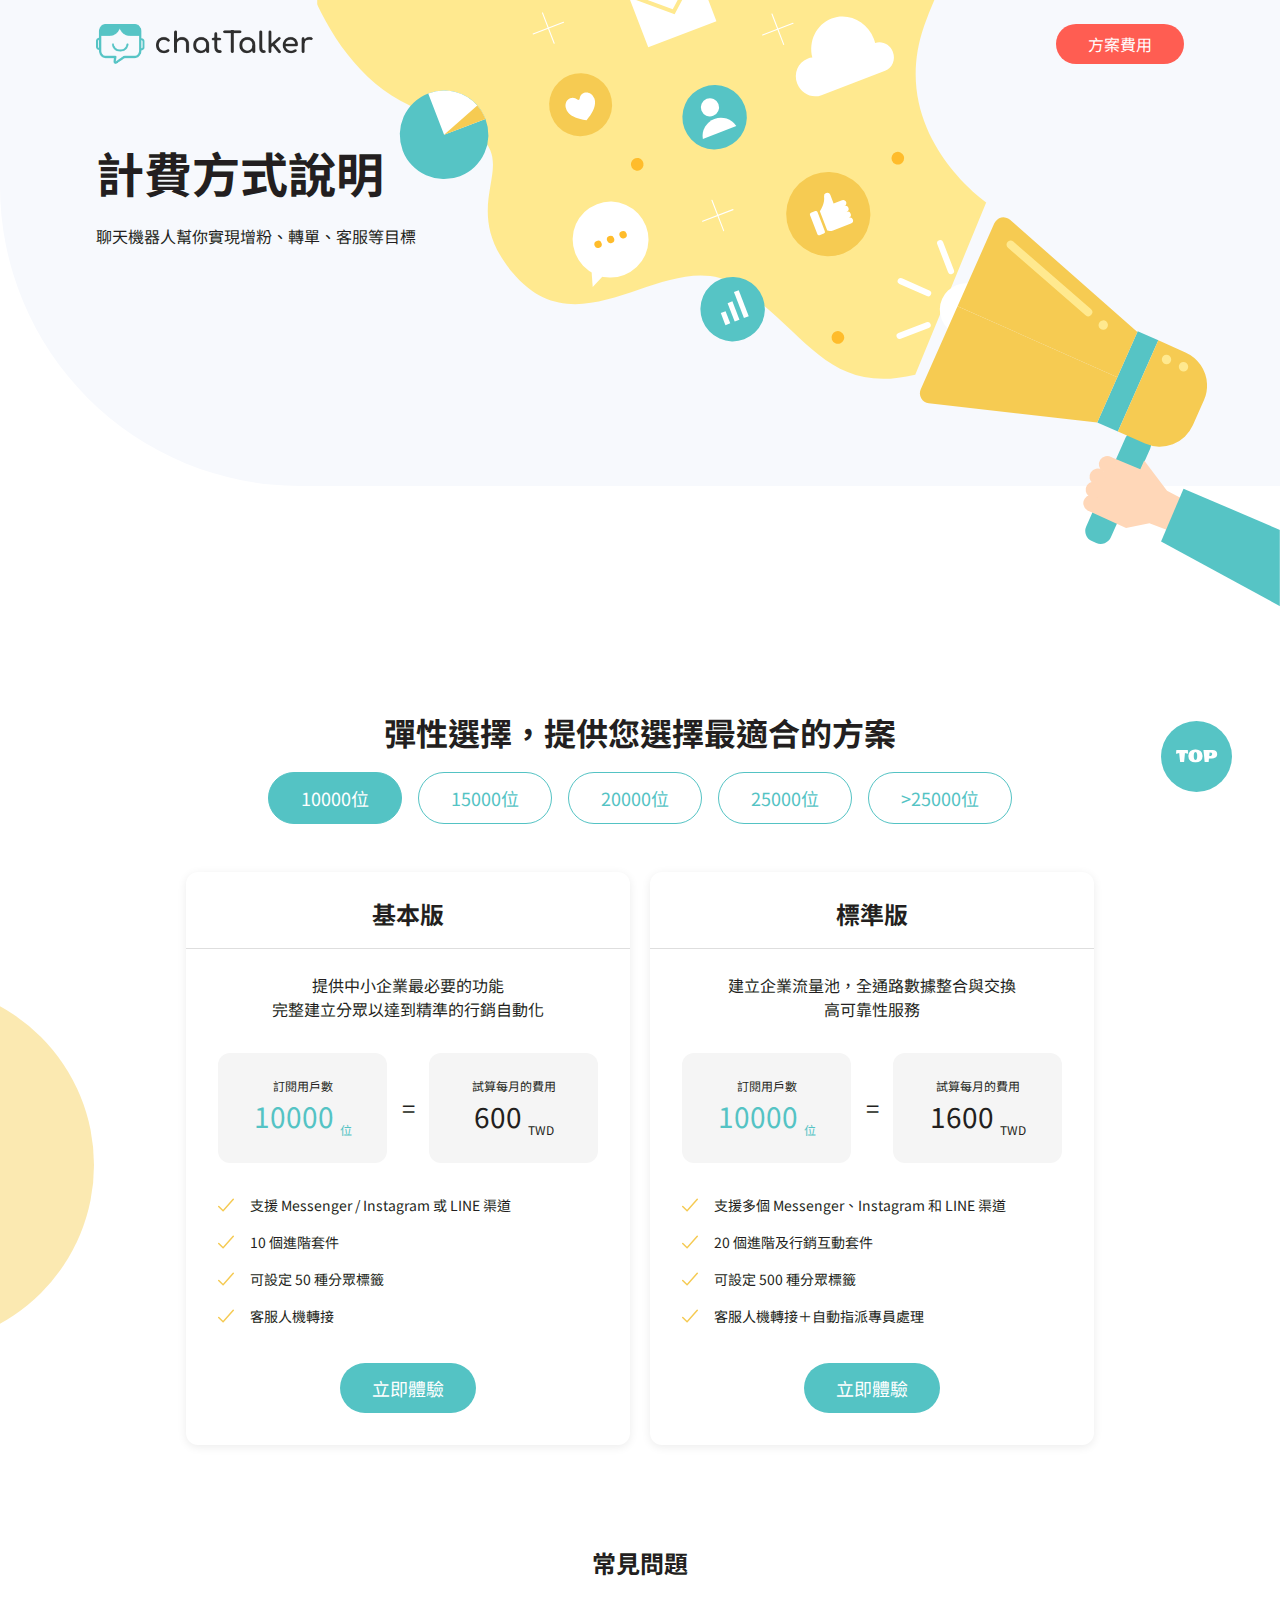
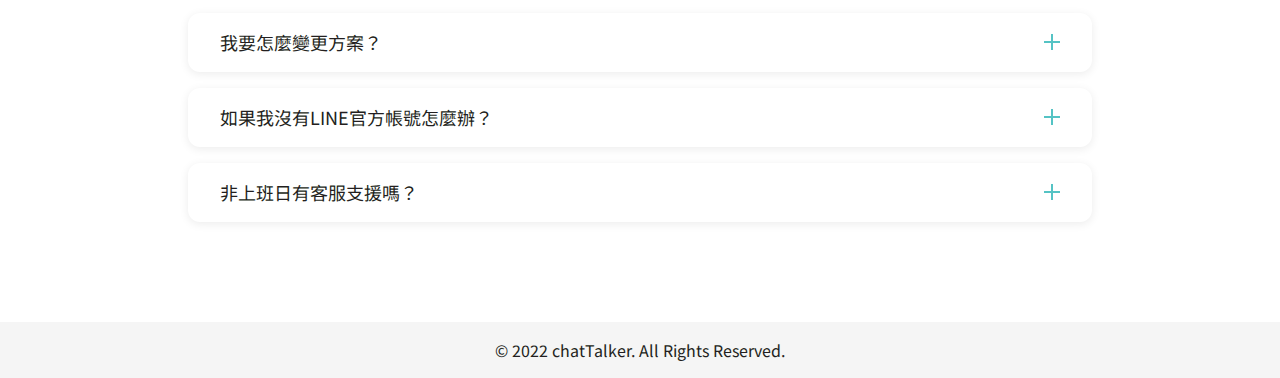
==== commit 743a5b82: "correct my work by TA" ====
--- a/plan.html
+++ b/plan.html
@@ -8,7 +8,7 @@
     <link rel="preconnect" href="https://fonts.googleapis.com" />
     <link rel="preconnect" href="https://fonts.gstatic.com" crossorigin />
     <link
-      href="https://fonts.googleapis.com/css2?family=Noto+Sans+TC:wght@400;700&display=swap"
+      href="https://fonts.googleapis.com/css2?family=Noto+Sans+TC:wght@400;700&family=Wendy+One&display=swap"
       rel="stylesheet"
     />
     <title>plan project - chatTalker</title>
@@ -25,17 +25,8 @@
           r="35.5"
           fill="#56c4c5"
         />
-        <text
-          id="TOP-2"
-          data-name="TOP"
-          transform="translate(17 41)"
-          fill="#fff"
-          font-size="18"
-          font-family="WendyOne-Regular, Wendy One"
-        >
-          <tspan x="0" y="0">TOP</tspan>
-        </text>
       </svg>
+      <p>TOP</p>
     </button>
     <header class="plan__header">
       <div class="header_border_bottom">
--- a/style.css
+++ b/style.css
@@ -1099,6 +1099,16 @@
   inset: auto clamp(var(--space-4), 4vw, var(--space-12)) 12vh auto;
   z-index: 1;
 }
+.btn_back-top p {
+  font-family: "Wendy One", sans-serif;
+  position: absolute;
+  color: white;
+  inset: 0;
+  display: flex;
+  align-items: center;
+  justify-content: center;
+  font-size: 1.25rem;
+}
 .btn_primary {
   background-color: var(--clr-primary);
   font-size: 1.125rem;
@@ -1392,7 +1402,7 @@
   padding-block: var(--space-4) var(--space-2);
 }
 .qa[open] .qa__icon::after {
-  transform: rotate(-90deg);
+  transform: rotate(-90deg) translate(375%, -5%);
 }
 .qa > p {
   line-height: 2;
@@ -1415,11 +1425,11 @@
   transform: translateY(-50%);
 }
 .qa__icon::after {
-  width: 2px;
+  width: 0.125rem;
   height: 1rem;
-  top: 0.25rem;
+  top: 50%;
   right: 0.375rem;
-  transform: translateX(-50%) rotate(-180deg);
+  transform: translate(-50%, -50%);
   transition: transform 0.2s linear;
 }
 
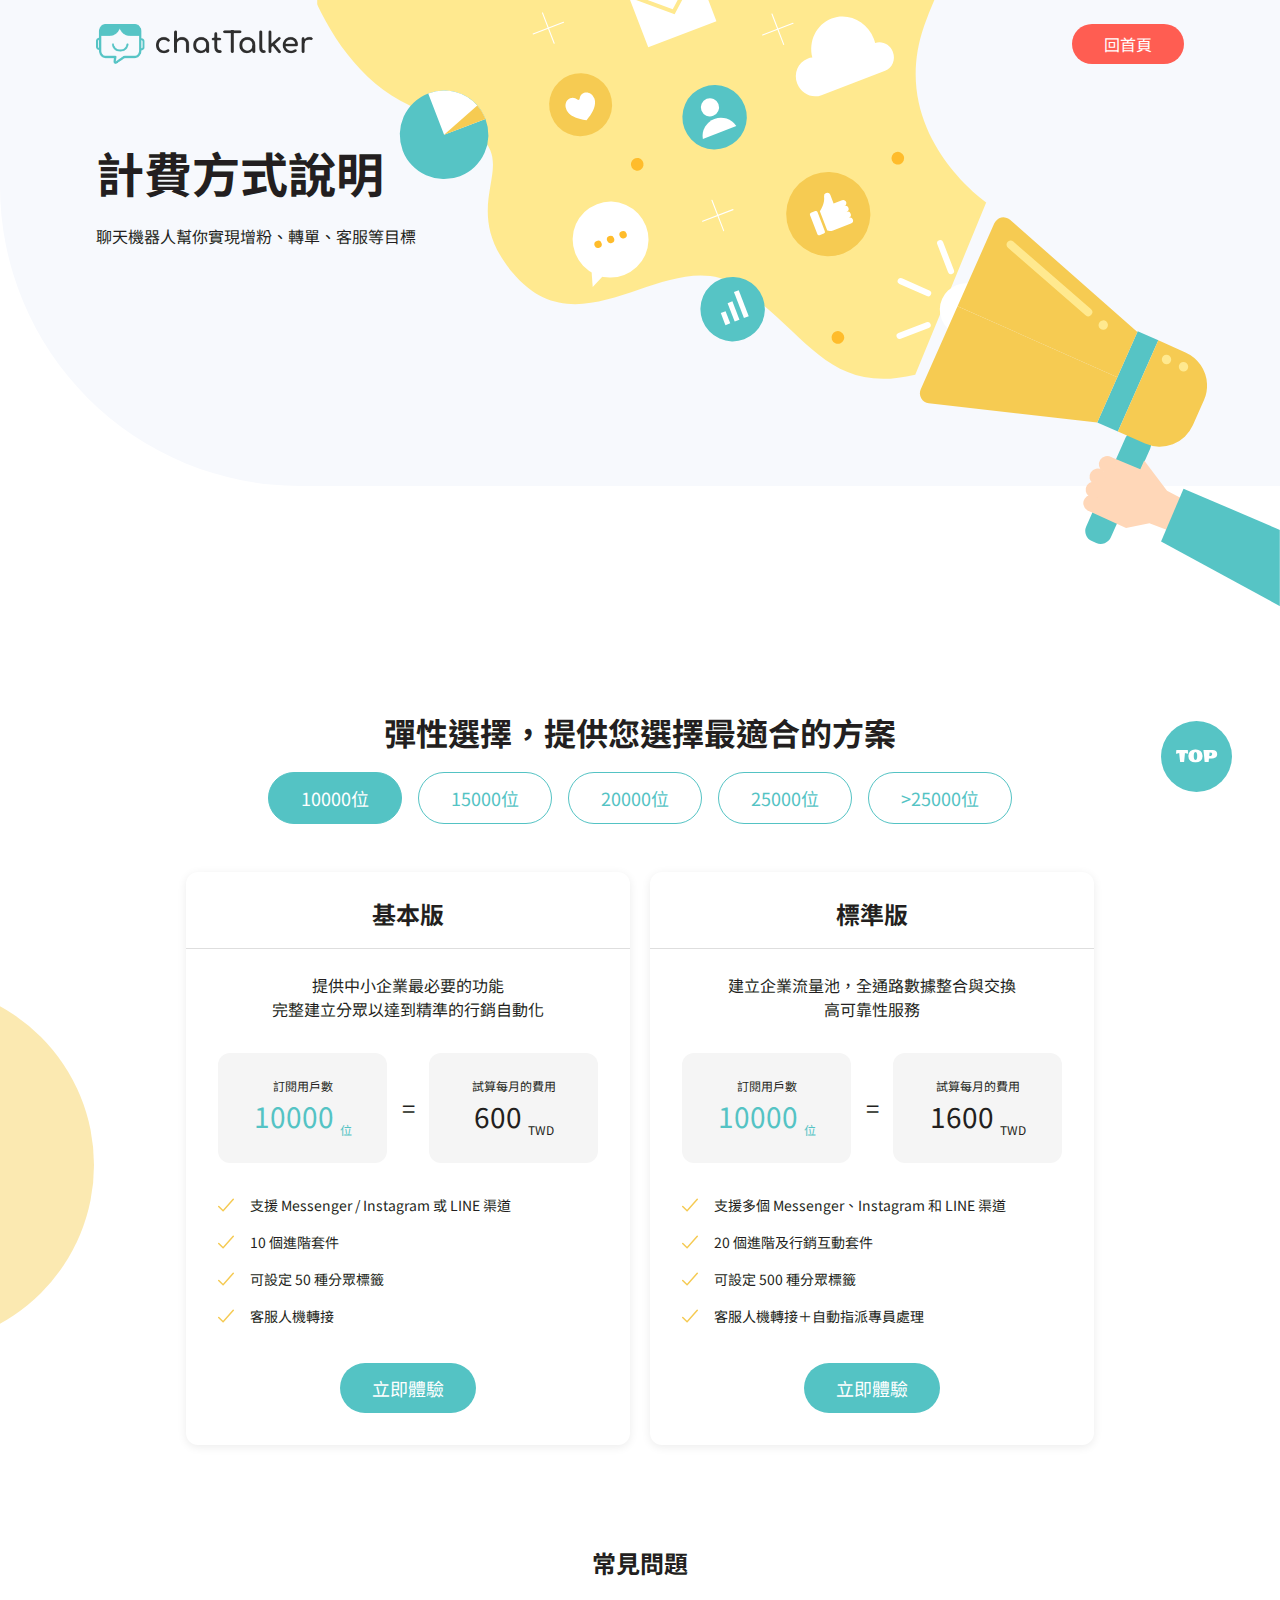
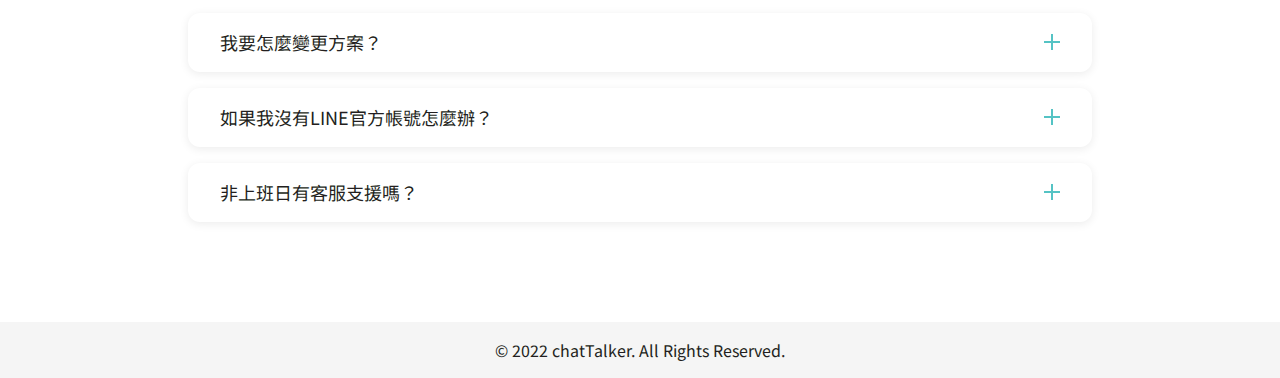
==== commit 10e6ae1a: "increase back to main page link" ====
--- a/plan.html
+++ b/plan.html
@@ -31,13 +31,13 @@
     <header class="plan__header">
       <div class="header_border_bottom">
         <div class="header__header container">
-          <img
-            src="./src/asset/img/logo.png"
-            alt="chatTalker logo"
-            class="header__logo"
-          />
-          <a href="#" class="btn header__btn text_clr_white btn_disabled"
-            >方案費用</a
+            <img
+              src="./src/asset/img/logo.png"
+              alt="chatTalker logo"
+              class="header__logo"
+            />
+          <a href="/" class="btn header__btn text_clr_white"
+            >回首頁</a
           >
         </div>
       </div>
